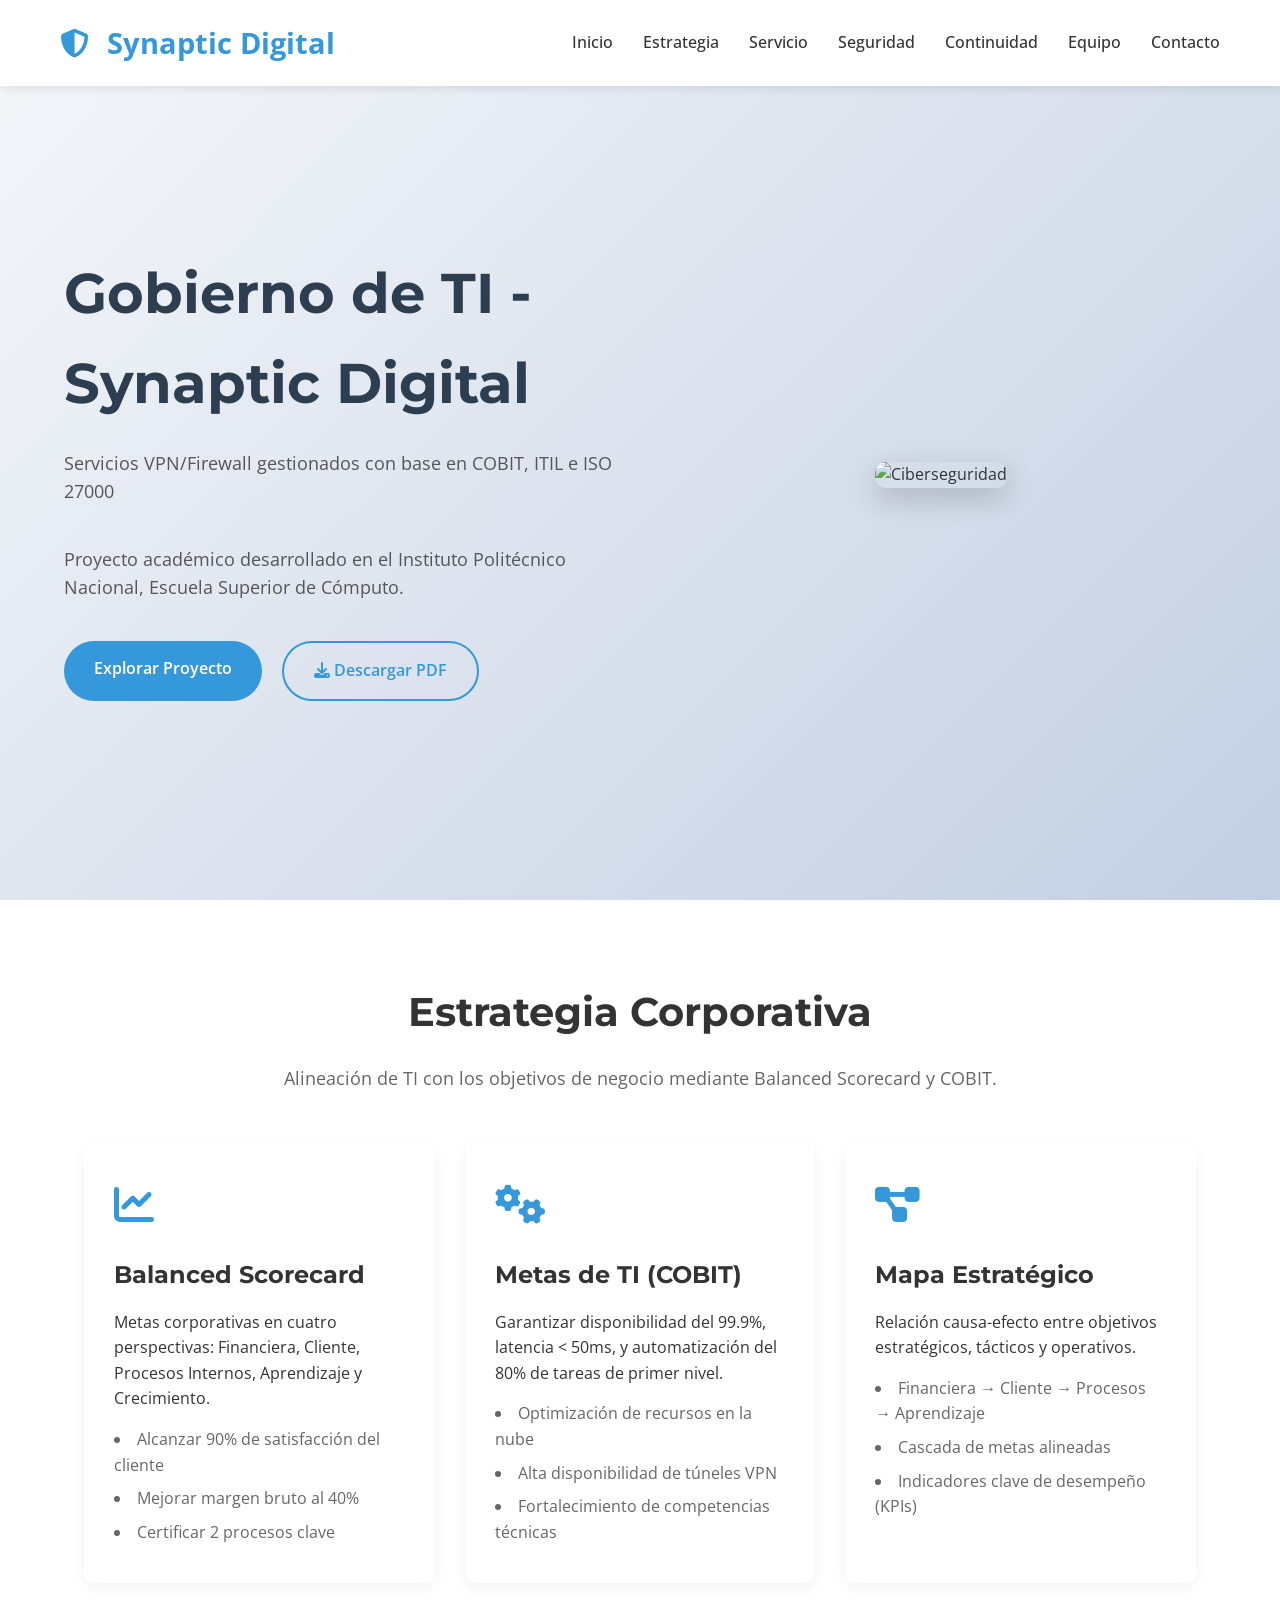
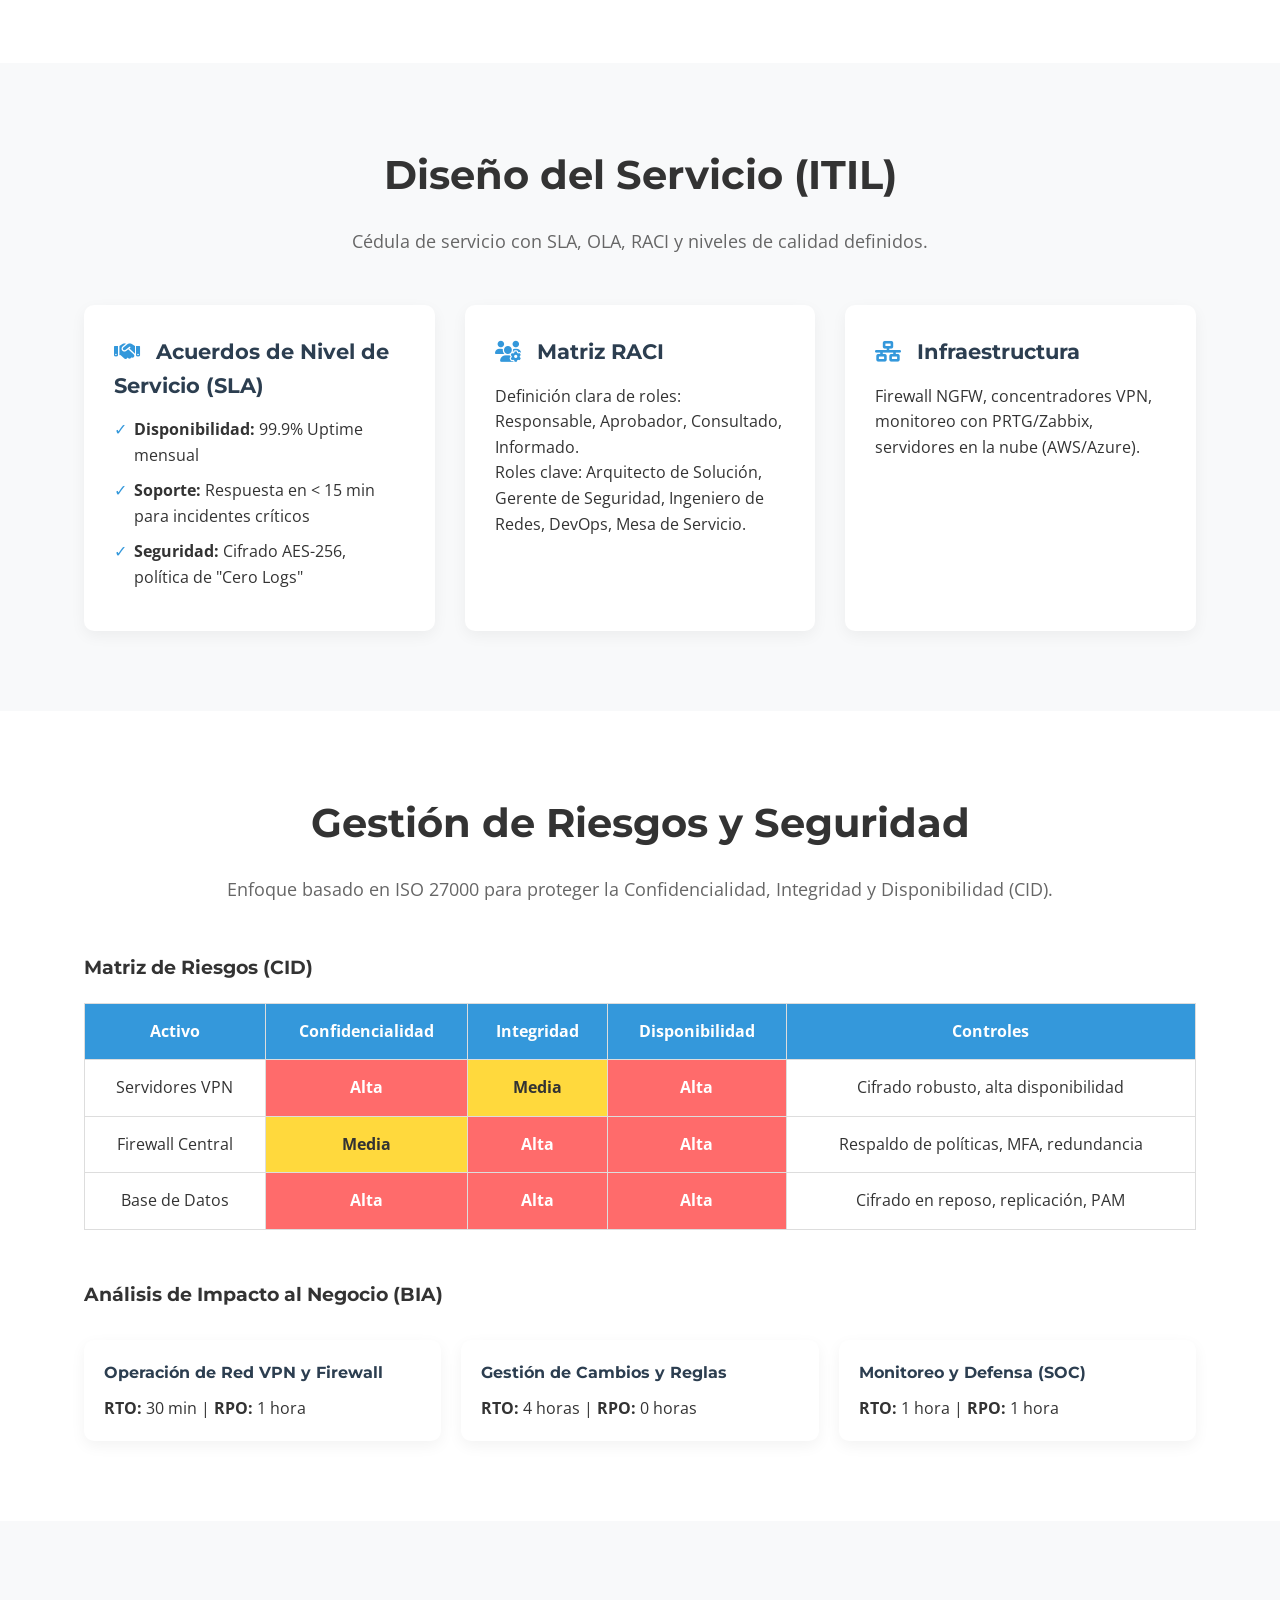
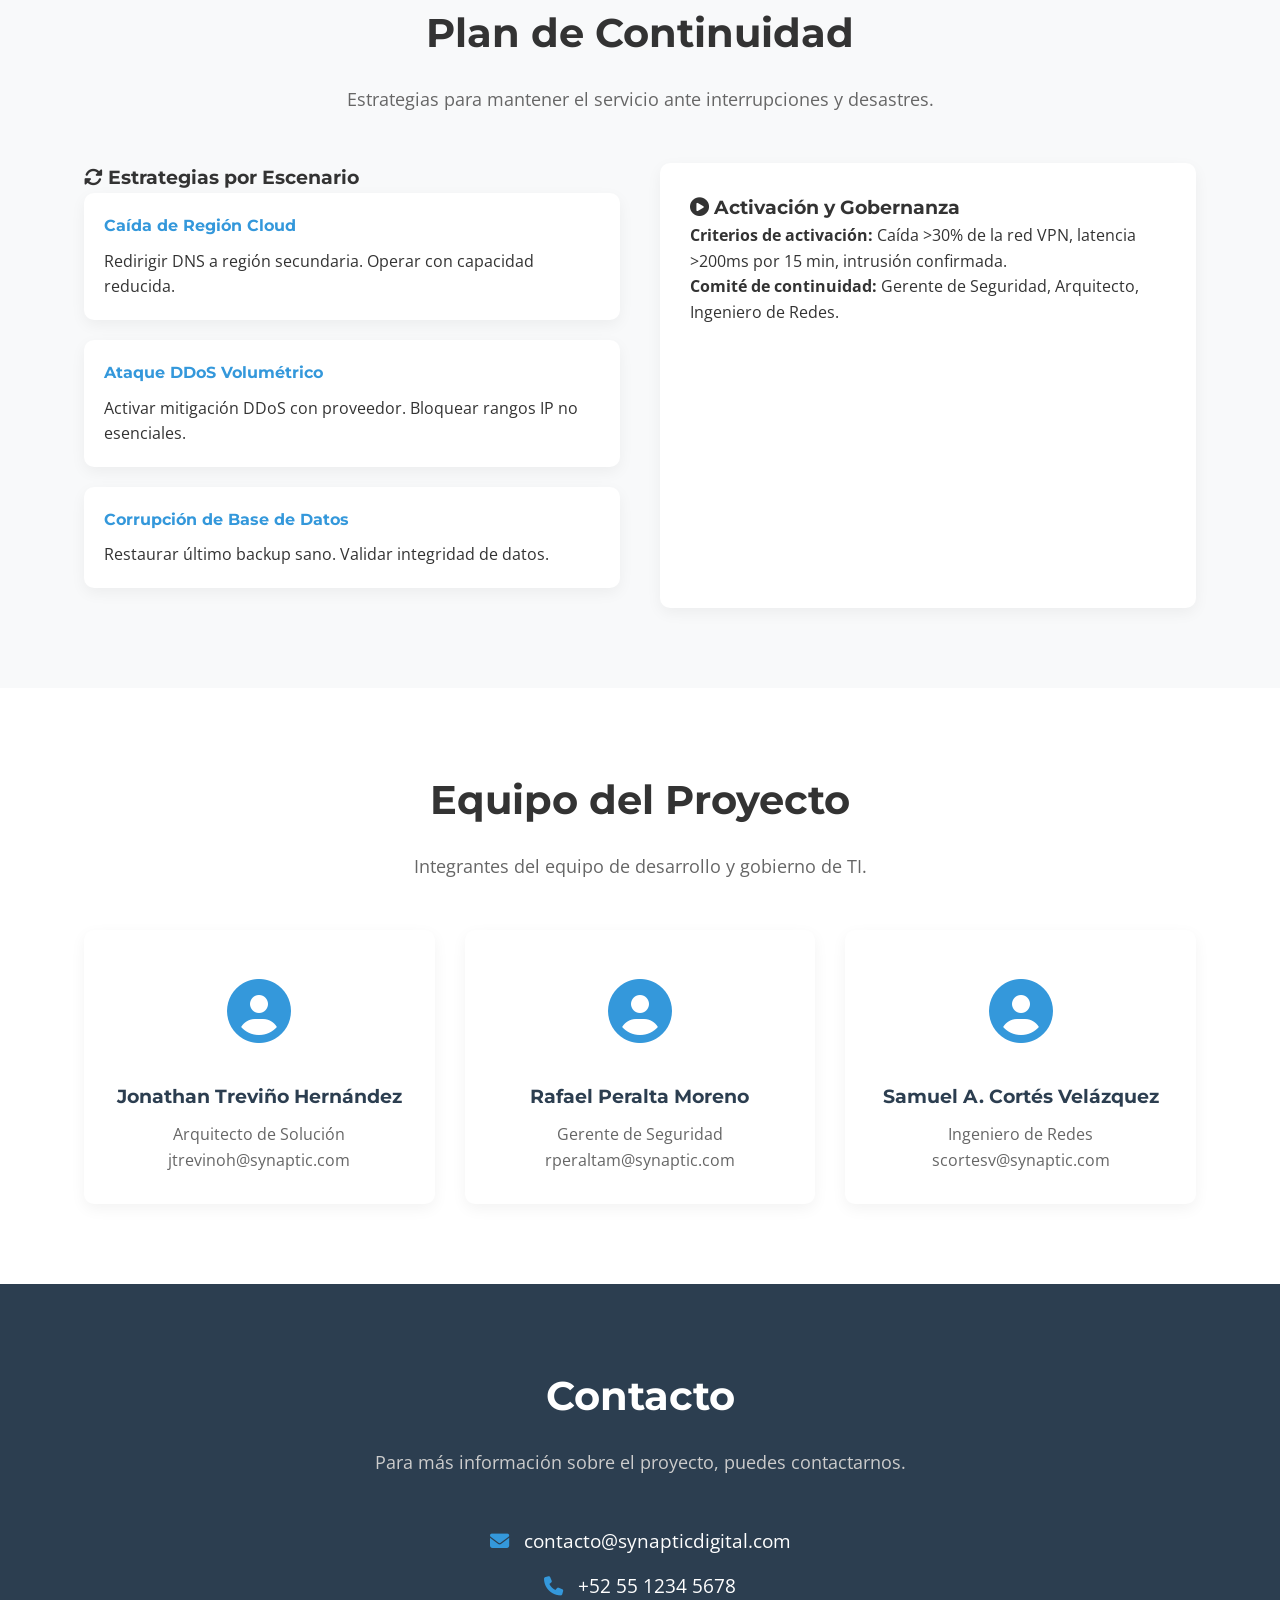
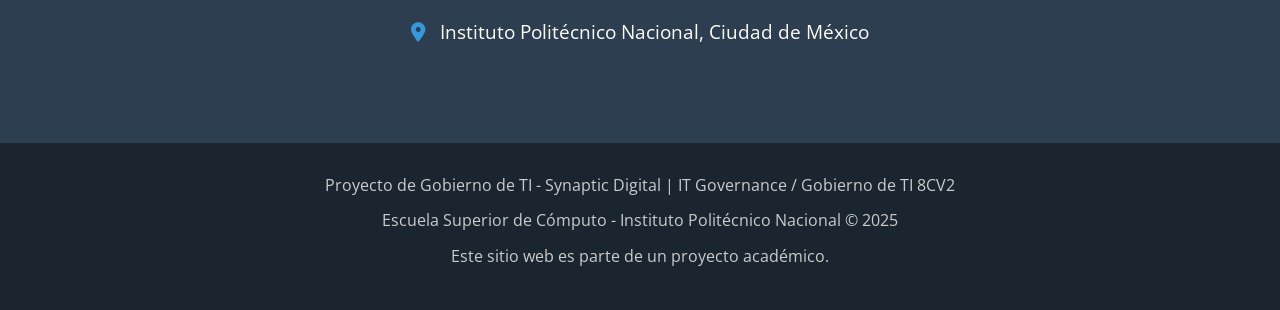
==== index.html @ 70fe791d "Add files via upload" ====
<!DOCTYPE html>
<html lang="es">
<head>
    <meta charset="UTF-8">
    <meta name="viewport" content="width=device-width, initial-scale=1.0">
    <title>Synaptic Digital - Gobierno de TI</title>
    <link rel="stylesheet" href="style.css">
    <link rel="stylesheet" href="https://cdnjs.cloudflare.com/ajax/libs/font-awesome/6.4.0/css/all.min.css">
    <link href="https://fonts.googleapis.com/css2?family=Montserrat:wght@400;500;600;700&family=Open+Sans:wght@300;400;600&display=swap" rel="stylesheet">
</head>
<body>
    <!-- Navegación -->
    <header>
        <nav class="navbar">
            <div class="nav-container">
                <a href="#" class="logo">
                    <i class="fas fa-shield-alt"></i> Synaptic Digital
                </a>
                <ul class="nav-menu">
                    <li><a href="#inicio">Inicio</a></li>
                    <li><a href="#estrategia">Estrategia</a></li>
                    <li><a href="#servicio">Servicio</a></li>
                    <li><a href="#seguridad">Seguridad</a></li>
                    <li><a href="#continuidad">Continuidad</a></li>
                    <li><a href="#equipo">Equipo</a></li>
                    <li><a href="#contacto">Contacto</a></li>
                </ul>
                <div class="hamburger">
                    <span class="bar"></span>
                    <span class="bar"></span>
                    <span class="bar"></span>
                </div>
            </div>
        </nav>
    </header>

    <!-- Sección Inicio -->
    <section id="inicio" class="hero">
        <div class="hero-content">
            <h1>Gobierno de TI - Synaptic Digital</h1>
            <p class="subtitle">Servicios VPN/Firewall gestionados con base en COBIT, ITIL e ISO 27000</p>
            <p>Proyecto académico desarrollado en el Instituto Politécnico Nacional, Escuela Superior de Cómputo.</p>
            <div class="cta-buttons">
                <a href="#estrategia" class="btn btn-primary">Explorar Proyecto</a>
                <a href="assets/Proyecto-IT-Gov.docx.pdf" class="btn btn-secondary" download>
                    <i class="fas fa-download"></i> Descargar PDF
                </a>
            </div>
        </div>
        <div class="hero-image">
            <img src="https://images.unsplash.com/photo-1558494949-ef010cbdcc31?ixlib=rb-4.0.3&auto=format&fit=crop&w=1350&q=80" alt="Ciberseguridad">
        </div>
    </section>

    <!-- Sección Estrategia -->
    <section id="estrategia" class="section">
        <div class="container">
            <h2 class="section-title">Estrategia Corporativa</h2>
            <p class="section-description">Alineación de TI con los objetivos de negocio mediante Balanced Scorecard y COBIT.</p>
            
            <div class="cards">
                <div class="card">
                    <div class="card-icon">
                        <i class="fas fa-chart-line"></i>
                    </div>
                    <h3>Balanced Scorecard</h3>
                    <p>Metas corporativas en cuatro perspectivas: Financiera, Cliente, Procesos Internos, Aprendizaje y Crecimiento.</p>
                    <ul>
                        <li>Alcanzar 90% de satisfacción del cliente</li>
                        <li>Mejorar margen bruto al 40%</li>
                        <li>Certificar 2 procesos clave</li>
                    </ul>
                </div>
                <div class="card">
                    <div class="card-icon">
                        <i class="fas fa-cogs"></i>
                    </div>
                    <h3>Metas de TI (COBIT)</h3>
                    <p>Garantizar disponibilidad del 99.9%, latencia < 50ms, y automatización del 80% de tareas de primer nivel.</p>
                    <ul>
                        <li>Optimización de recursos en la nube</li>
                        <li>Alta disponibilidad de túneles VPN</li>
                        <li>Fortalecimiento de competencias técnicas</li>
                    </ul>
                </div>
                <div class="card">
                    <div class="card-icon">
                        <i class="fas fa-project-diagram"></i>
                    </div>
                    <h3>Mapa Estratégico</h3>
                    <p>Relación causa-efecto entre objetivos estratégicos, tácticos y operativos.</p>
                    <ul>
                        <li>Financiera → Cliente → Procesos → Aprendizaje</li>
                        <li>Cascada de metas alineadas</li>
                        <li>Indicadores clave de desempeño (KPIs)</li>
                    </ul>
                </div>
            </div>
        </div>
    </section>

    <!-- Sección Servicio -->
    <section id="servicio" class="section bg-light">
        <div class="container">
            <h2 class="section-title">Diseño del Servicio (ITIL)</h2>
            <p class="section-description">Cédula de servicio con SLA, OLA, RACI y niveles de calidad definidos.</p>
            
            <div class="service-details">
                <div class="service-item">
                    <h3><i class="fas fa-handshake"></i> Acuerdos de Nivel de Servicio (SLA)</h3>
                    <ul>
                        <li><strong>Disponibilidad:</strong> 99.9% Uptime mensual</li>
                        <li><strong>Soporte:</strong> Respuesta en < 15 min para incidentes críticos</li>
                        <li><strong>Seguridad:</strong> Cifrado AES-256, política de "Cero Logs"</li>
                    </ul>
                </div>
                <div class="service-item">
                    <h3><i class="fas fa-users-cog"></i> Matriz RACI</h3>
                    <p>Definición clara de roles: Responsable, Aprobador, Consultado, Informado.</p>
                    <p>Roles clave: Arquitecto de Solución, Gerente de Seguridad, Ingeniero de Redes, DevOps, Mesa de Servicio.</p>
                </div>
                <div class="service-item">
                    <h3><i class="fas fa-network-wired"></i> Infraestructura</h3>
                    <p>Firewall NGFW, concentradores VPN, monitoreo con PRTG/Zabbix, servidores en la nube (AWS/Azure).</p>
                </div>
            </div>
        </div>
    </section>

    <!-- Sección Seguridad -->
    <section id="seguridad" class="section">
        <div class="container">
            <h2 class="section-title">Gestión de Riesgos y Seguridad</h2>
            <p class="section-description">Enfoque basado en ISO 27000 para proteger la Confidencialidad, Integridad y Disponibilidad (CID).</p>
            
            <div class="risk-matrix">
                <h3>Matriz de Riesgos (CID)</h3>
                <table>
                    <thead>
                        <tr>
                            <th>Activo</th>
                            <th>Confidencialidad</th>
                            <th>Integridad</th>
                            <th>Disponibilidad</th>
                            <th>Controles</th>
                        </tr>
                    </thead>
                    <tbody>
                        <tr>
                            <td>Servidores VPN</td>
                            <td class="high">Alta</td>
                            <td class="medium">Media</td>
                            <td class="high">Alta</td>
                            <td>Cifrado robusto, alta disponibilidad</td>
                        </tr>
                        <tr>
                            <td>Firewall Central</td>
                            <td class="medium">Media</td>
                            <td class="high">Alta</td>
                            <td class="high">Alta</td>
                            <td>Respaldo de políticas, MFA, redundancia</td>
                        </tr>
                        <tr>
                            <td>Base de Datos</td>
                            <td class="high">Alta</td>
                            <td class="high">Alta</td>
                            <td class="high">Alta</td>
                            <td>Cifrado en reposo, replicación, PAM</td>
                        </tr>
                    </tbody>
                </table>
            </div>

            <div class="bia">
                <h3>Análisis de Impacto al Negocio (BIA)</h3>
                <div class="bia-items">
                    <div class="bia-item">
                        <h4>Operación de Red VPN y Firewall</h4>
                        <p><strong>RTO:</strong> 30 min | <strong>RPO:</strong> 1 hora</p>
                    </div>
                    <div class="bia-item">
                        <h4>Gestión de Cambios y Reglas</h4>
                        <p><strong>RTO:</strong> 4 horas | <strong>RPO:</strong> 0 horas</p>
                    </div>
                    <div class="bia-item">
                        <h4>Monitoreo y Defensa (SOC)</h4>
                        <p><strong>RTO:</strong> 1 hora | <strong>RPO:</strong> 1 hora</p>
                    </div>
                </div>
            </div>
        </div>
    </section>

    <!-- Sección Continuidad -->
    <section id="continuidad" class="section bg-light">
        <div class="container">
            <h2 class="section-title">Plan de Continuidad</h2>
            <p class="section-description">Estrategias para mantener el servicio ante interrupciones y desastres.</p>
            
            <div class="continuity-content">
                <div class="continuity-strategy">
                    <h3><i class="fas fa-sync-alt"></i> Estrategias por Escenario</h3>
                    <div class="scenario">
                        <h4>Caída de Región Cloud</h4>
                        <p>Redirigir DNS a región secundaria. Operar con capacidad reducida.</p>
                    </div>
                    <div class="scenario">
                        <h4>Ataque DDoS Volumétrico</h4>
                        <p>Activar mitigación DDoS con proveedor. Bloquear rangos IP no esenciales.</p>
                    </div>
                    <div class="scenario">
                        <h4>Corrupción de Base de Datos</h4>
                        <p>Restaurar último backup sano. Validar integridad de datos.</p>
                    </div>
                </div>
                <div class="continuity-activation">
                    <h3><i class="fas fa-play-circle"></i> Activación y Gobernanza</h3>
                    <p><strong>Criterios de activación:</strong> Caída >30% de la red VPN, latencia >200ms por 15 min, intrusión confirmada.</p>
                    <p><strong>Comité de continuidad:</strong> Gerente de Seguridad, Arquitecto, Ingeniero de Redes.</p>
                </div>
            </div>
        </div>
    </section>

    <!-- Sección Equipo y Contacto -->
    <section id="equipo" class="section">
        <div class="container">
            <h2 class="section-title">Equipo del Proyecto</h2>
            <p class="section-description">Integrantes del equipo de desarrollo y gobierno de TI.</p>
            
            <div class="team-members">
                <div class="member">
                    <div class="member-img">
                        <i class="fas fa-user-circle"></i>
                    </div>
                    <h3>Jonathan Treviño Hernández</h3>
                    <p>Arquitecto de Solución</p>
                    <p>jtrevinoh@synaptic.com</p>
                </div>
                <div class="member">
                    <div class="member-img">
                        <i class="fas fa-user-circle"></i>
                    </div>
                    <h3>Rafael Peralta Moreno</h3>
                    <p>Gerente de Seguridad</p>
                    <p>rperaltam@synaptic.com</p>
                </div>
                <div class="member">
                    <div class="member-img">
                        <i class="fas fa-user-circle"></i>
                    </div>
                    <h3>Samuel A. Cortés Velázquez</h3>
                    <p>Ingeniero de Redes</p>
                    <p>scortesv@synaptic.com</p>
                </div>
            </div>
        </div>
    </section>

    <section id="contacto" class="section bg-dark">
        <div class="container">
            <h2 class="section-title">Contacto</h2>
            <p class="section-description">Para más información sobre el proyecto, puedes contactarnos.</p>
            <div class="contact-info">
                <p><i class="fas fa-envelope"></i> contacto@synapticdigital.com</p>
                <p><i class="fas fa-phone"></i> +52 55 1234 5678</p>
                <p><i class="fas fa-map-marker-alt"></i> Instituto Politécnico Nacional, Ciudad de México</p>
            </div>
        </div>
    </section>

    <footer>
        <div class="container">
            <p>Proyecto de Gobierno de TI - Synaptic Digital | IT Governance / Gobierno de TI 8CV2</p>
            <p>Escuela Superior de Cómputo - Instituto Politécnico Nacional &copy; 2025</p>
            <p>Este sitio web es parte de un proyecto académico.</p>
        </div>
    </footer>

    <script src="script.js"></script>
</body>
</html>
---- style.css ----
/* Reset y estilos generales */
* {
    margin: 0;
    padding: 0;
    box-sizing: border-box;
}

html {
    scroll-behavior: smooth;
}

body {
    font-family: 'Open Sans', sans-serif;
    color: #333;
    line-height: 1.6;
    overflow-x: hidden;
}

h1, h2, h3, h4 {
    font-family: 'Montserrat', sans-serif;
    font-weight: 700;
}

.container {
    width: 90%;
    max-width: 1200px;
    margin: 0 auto;
    padding: 0 20px;
}

.section {
    padding: 80px 0;
}

.bg-light {
    background-color: #f8f9fa;
}

.bg-dark {
    background-color: #2c3e50;
    color: #fff;
}

.section-title {
    font-size: 2.5rem;
    text-align: center;
    margin-bottom: 20px;
}

.section-description {
    text-align: center;
    font-size: 1.1rem;
    margin-bottom: 50px;
    color: #666;
}

.bg-dark .section-description {
    color: #ccc;
}

/* Navegación */
.navbar {
    background-color: #fff;
    box-shadow: 0 2px 10px rgba(0,0,0,0.1);
    position: fixed;
    width: 100%;
    top: 0;
    z-index: 1000;
}

.nav-container {
    display: flex;
    justify-content: space-between;
    align-items: center;
    padding: 20px;
    max-width: 1200px;
    margin: 0 auto;
}

.logo {
    font-size: 1.8rem;
    font-weight: 700;
    color: #3498db;
    text-decoration: none;
}

.logo i {
    margin-right: 10px;
}

.nav-menu {
    display: flex;
    list-style: none;
}

.nav-menu li {
    margin-left: 30px;
}

.nav-menu a {
    text-decoration: none;
    color: #333;
    font-weight: 500;
    transition: color 0.3s;
}

.nav-menu a:hover {
    color: #3498db;
}

.hamburger {
    display: none;
    cursor: pointer;
}

.bar {
    display: block;
    width: 25px;
    height: 3px;
    margin: 5px auto;
    background-color: #333;
    transition: all 0.3s ease;
}

/* Hero */
.hero {
    display: flex;
    align-items: center;
    justify-content: space-between;
    padding: 150px 5% 100px;
    background: linear-gradient(135deg, #f5f7fa 0%, #c3cfe2 100%);
    min-height: 100vh;
}

.hero-content {
    flex: 1;
    padding-right: 50px;
}

.hero h1 {
    font-size: 3.5rem;
    margin-bottom: 20px;
    color: #2c3e50;
}

.subtitle {
    font-size: 1.5rem;
    color: #3498db;
    margin-bottom: 30px;
}

.hero p {
    font-size: 1.1rem;
    margin-bottom: 40px;
    color: #555;
}

.cta-buttons {
    display: flex;
    gap: 20px;
}

.btn {
    padding: 15px 30px;
    border-radius: 50px;
    text-decoration: none;
    font-weight: 600;
    display: inline-block;
    transition: all 0.3s;
}

.btn-primary {
    background-color: #3498db;
    color: white;
}

.btn-primary:hover {
    background-color: #2980b9;
}

.btn-secondary {
    background-color: transparent;
    color: #3498db;
    border: 2px solid #3498db;
}

.btn-secondary:hover {
    background-color: #3498db;
    color: white;
}

.hero-image {
    flex: 1;
    text-align: center;
}

.hero-image img {
    max-width: 100%;
    border-radius: 10px;
    box-shadow: 0 10px 30px rgba(0,0,0,0.2);
}

/* Cards */
.cards {
    display: grid;
    grid-template-columns: repeat(auto-fit, minmax(300px, 1fr));
    gap: 30px;
    margin-top: 50px;
}

.card {
    background: white;
    padding: 30px;
    border-radius: 10px;
    box-shadow: 0 5px 15px rgba(0,0,0,0.05);
    transition: transform 0.3s, box-shadow 0.3s;
}

.card:hover {
    transform: translateY(-10px);
    box-shadow: 0 15px 30px rgba(0,0,0,0.1);
}

.card-icon {
    font-size: 2.5rem;
    color: #3498db;
    margin-bottom: 20px;
}

.card h3 {
    font-size: 1.5rem;
    margin-bottom: 15px;
}

.card ul {
    list-style-position: inside;
    margin-top: 15px;
}

.card li {
    margin-bottom: 8px;
    color: #666;
}

/* Service Details */
.service-details {
    display: grid;
    grid-template-columns: repeat(auto-fit, minmax(300px, 1fr));
    gap: 30px;
}

.service-item {
    background: white;
    padding: 30px;
    border-radius: 10px;
    box-shadow: 0 5px 15px rgba(0,0,0,0.05);
}

.service-item h3 {
    font-size: 1.3rem;
    margin-bottom: 15px;
    color: #2c3e50;
}

.service-item h3 i {
    color: #3498db;
    margin-right: 10px;
}

.service-item ul {
    list-style: none;
}

.service-item li {
    margin-bottom: 10px;
    padding-left: 20px;
    position: relative;
}

.service-item li:before {
    content: "✓";
    color: #3498db;
    position: absolute;
    left: 0;
}

/* Risk Matrix */
.risk-matrix {
    margin-top: 50px;
}

.risk-matrix table {
    width: 100%;
    border-collapse: collapse;
    margin-top: 20px;
}

.risk-matrix th, .risk-matrix td {
    border: 1px solid #ddd;
    padding: 15px;
    text-align: center;
}

.risk-matrix th {
    background-color: #3498db;
    color: white;
}

.risk-matrix .high {
    background-color: #ff6b6b;
    color: white;
    font-weight: bold;
}

.risk-matrix .medium {
    background-color: #ffd93d;
    font-weight: bold;
}

/* BIA */
.bia {
    margin-top: 50px;
}

.bia-items {
    display: grid;
    grid-template-columns: repeat(auto-fit, minmax(250px, 1fr));
    gap: 20px;
    margin-top: 30px;
}

.bia-item {
    background: white;
    padding: 20px;
    border-radius: 10px;
    box-shadow: 0 5px 15px rgba(0,0,0,0.05);
}

.bia-item h4 {
    color: #2c3e50;
    margin-bottom: 10px;
}

/* Continuidad */
.continuity-content {
    display: grid;
    grid-template-columns: repeat(auto-fit, minmax(300px, 1fr));
    gap: 40px;
}

.scenario {
    background: white;
    padding: 20px;
    border-radius: 10px;
    margin-bottom: 20px;
    box-shadow: 0 5px 15px rgba(0,0,0,0.05);
}

.scenario h4 {
    color: #3498db;
    margin-bottom: 10px;
}

.continuity-activation {
    background: white;
    padding: 30px;
    border-radius: 10px;
    box-shadow: 0 5px 15px rgba(0,0,0,0.05);
}

/* Equipo */
.team-members {
    display: grid;
    grid-template-columns: repeat(auto-fit, minmax(250px, 1fr));
    gap: 30px;
    margin-top: 50px;
}

.member {
    text-align: center;
    padding: 30px;
    background: white;
    border-radius: 10px;
    box-shadow: 0 5px 15px rgba(0,0,0,0.05);
}

.member-img {
    font-size: 4rem;
    color: #3498db;
    margin-bottom: 20px;
}

.member h3 {
    margin-bottom: 10px;
    color: #2c3e50;
}

.member p {
    color: #666;
}

/* Contacto */
.contact-info {
    text-align: center;
    font-size: 1.2rem;
}

.contact-info i {
    margin-right: 10px;
    color: #3498db;
}

.contact-info p {
    margin-bottom: 15px;
}

/* Footer */
footer {
    background-color: #1a252f;
    color: #ccc;
    text-align: center;
    padding: 30px 0;
}

footer p {
    margin-bottom: 10px;
}

/* Responsive */
@media (max-width: 992px) {
    .hero {
        flex-direction: column;
        text-align: center;
        padding: 120px 5% 80px;
    }

    .hero-content {
        padding-right: 0;
        margin-bottom: 50px;
    }

    .hero h1 {
        font-size: 2.8rem;
    }

    .subtitle {
        font-size: 1.3rem;
    }
}

@media (max-width: 768px) {
    .hamburger {
        display: block;
    }

    .nav-menu {
        position: fixed;
        left: -100%;
        top: 70px;
        flex-direction: column;
        background-color: white;
        width: 100%;
        text-align: center;
        transition: 0.3s;
        box-shadow: 0 10px 27px rgba(0,0,0,0.05);
        padding: 20px 0;
    }

    .nav-menu.active {
        left: 0;
    }

    .nav-menu li {
        margin: 15px 0;
    }

    .section-title {
        font-size: 2rem;
    }

    .hero h1 {
        font-size: 2.2rem;
    }

    .cta-buttons {
        flex-direction: column;
        align-items: center;
    }

    .btn {
        width: 80%;
    }

    .risk-matrix table {
        display: block;
        overflow-x: auto;
    }
}
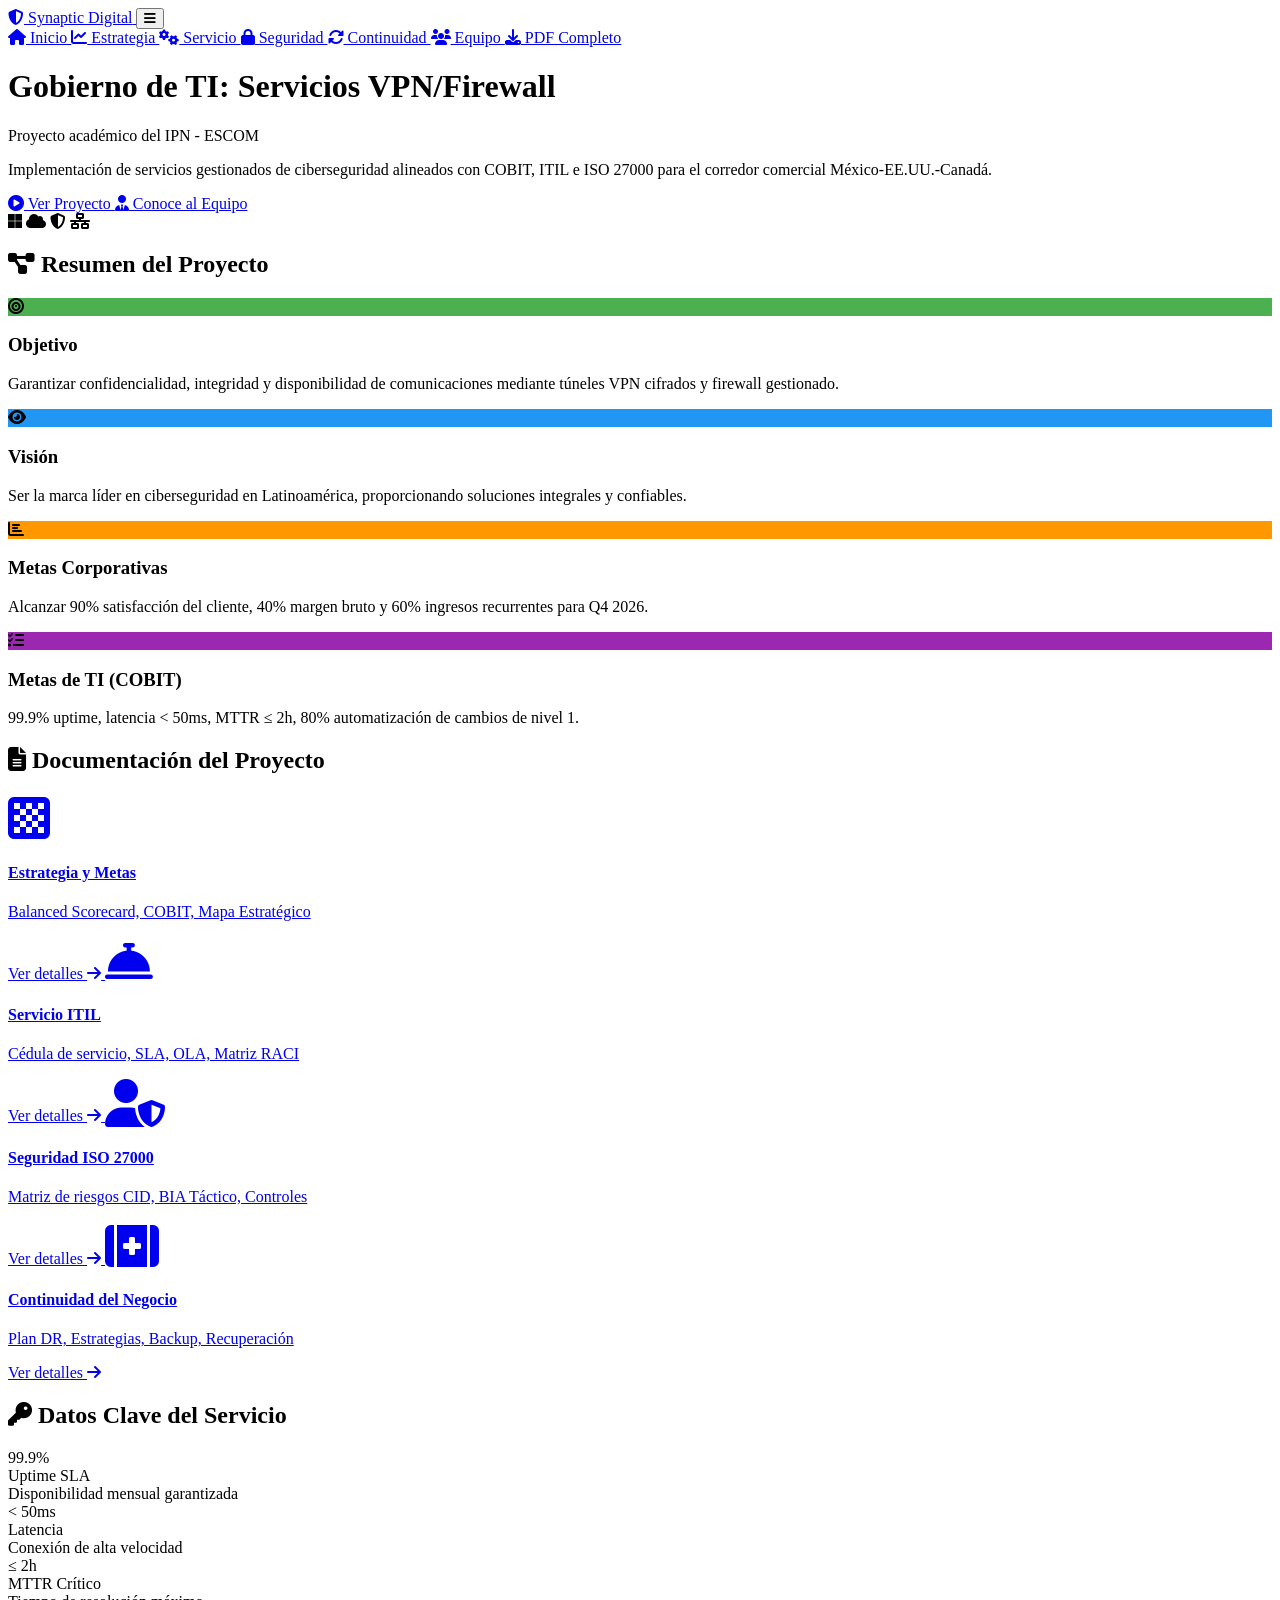
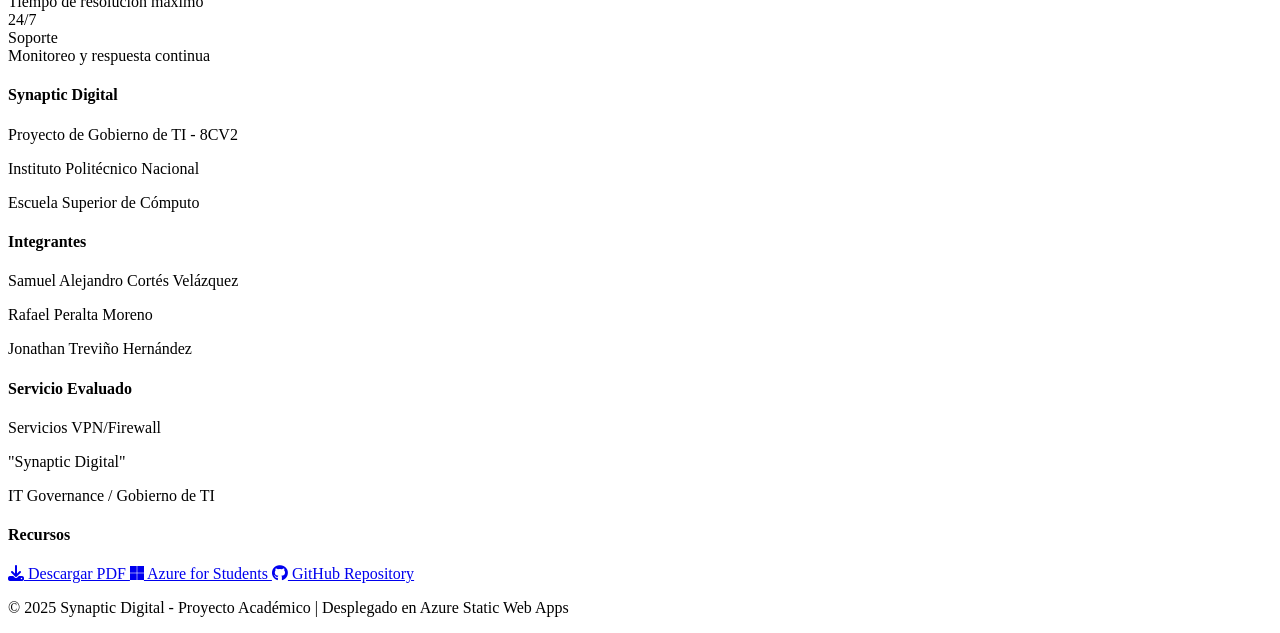
==== commit c7ce2da7: "Add files via upload" ====
--- a/index.html
+++ b/index.html
@@ -4,279 +4,225 @@
     <meta charset="UTF-8">
     <meta name="viewport" content="width=device-width, initial-scale=1.0">
     <title>Synaptic Digital - Gobierno de TI</title>
-    <link rel="stylesheet" href="style.css">
+    <link rel="stylesheet" href="css/style.css">
+    <link rel="stylesheet" href="css/responsive.css">
     <link rel="stylesheet" href="https://cdnjs.cloudflare.com/ajax/libs/font-awesome/6.4.0/css/all.min.css">
-    <link href="https://fonts.googleapis.com/css2?family=Montserrat:wght@400;500;600;700&family=Open+Sans:wght@300;400;600&display=swap" rel="stylesheet">
+    <link href="https://fonts.googleapis.com/css2?family=Poppins:wght@300;400;500;600;700&family=Roboto:wght@300;400;500&display=swap" rel="stylesheet">
 </head>
 <body>
-    <!-- Navegación -->
-    <header>
-        <nav class="navbar">
-            <div class="nav-container">
-                <a href="#" class="logo">
-                    <i class="fas fa-shield-alt"></i> Synaptic Digital
-                </a>
-                <ul class="nav-menu">
-                    <li><a href="#inicio">Inicio</a></li>
-                    <li><a href="#estrategia">Estrategia</a></li>
-                    <li><a href="#servicio">Servicio</a></li>
-                    <li><a href="#seguridad">Seguridad</a></li>
-                    <li><a href="#continuidad">Continuidad</a></li>
-                    <li><a href="#equipo">Equipo</a></li>
-                    <li><a href="#contacto">Contacto</a></li>
-                </ul>
-                <div class="hamburger">
-                    <span class="bar"></span>
-                    <span class="bar"></span>
-                    <span class="bar"></span>
-                </div>
-            </div>
-        </nav>
+    <!-- Barra de navegación -->
+    <nav class="navbar">
+        <div class="nav-container">
+            <a href="index.html" class="logo">
+                <i class="fas fa-shield-alt"></i>
+                <span>Synaptic Digital</span>
+            </a>
+            
+            <button class="menu-toggle" id="menuToggle">
+                <i class="fas fa-bars"></i>
+            </button>
+            
+            <div class="nav-menu" id="navMenu">
+                <a href="index.html" class="nav-link active">
+                    <i class="fas fa-home"></i> Inicio
+                </a>
+                <a href="estrategia.html" class="nav-link">
+                    <i class="fas fa-chart-line"></i> Estrategia
+                </a>
+                <a href="servicio.html" class="nav-link">
+                    <i class="fas fa-cogs"></i> Servicio
+                </a>
+                <a href="seguridad.html" class="nav-link">
+                    <i class="fas fa-lock"></i> Seguridad
+                </a>
+                <a href="continuidad.html" class="nav-link">
+                    <i class="fas fa-sync-alt"></i> Continuidad
+                </a>
+                <a href="equipo.html" class="nav-link">
+                    <i class="fas fa-users"></i> Equipo
+                </a>
+                <a href="assets/proyecto-completo.pdf" class="btn-download" download>
+                    <i class="fas fa-download"></i> PDF Completo
+                </a>
+            </div>
+        </div>
+    </nav>
+
+    <!-- Hero Section -->
+    <header class="hero">
+        <div class="hero-content">
+            <h1>Gobierno de TI: Servicios VPN/Firewall</h1>
+            <p class="subtitle">Proyecto académico del IPN - ESCOM</p>
+            <p class="description">
+                Implementación de servicios gestionados de ciberseguridad alineados con COBIT, 
+                ITIL e ISO 27000 para el corredor comercial México-EE.UU.-Canadá.
+            </p>
+            <div class="hero-buttons">
+                <a href="#proyecto" class="btn-primary">
+                    <i class="fas fa-play-circle"></i> Ver Proyecto
+                </a>
+                <a href="equipo.html" class="btn-secondary">
+                    <i class="fas fa-user-tie"></i> Conoce al Equipo
+                </a>
+            </div>
+        </div>
+        <div class="hero-image">
+            <div class="tech-icons">
+                <i class="fab fa-microsoft"></i>
+                <i class="fas fa-cloud"></i>
+                <i class="fas fa-shield-alt"></i>
+                <i class="fas fa-network-wired"></i>
+            </div>
+        </div>
     </header>
 
-    <!-- Sección Inicio -->
-    <section id="inicio" class="hero">
-        <div class="hero-content">
-            <h1>Gobierno de TI - Synaptic Digital</h1>
-            <p class="subtitle">Servicios VPN/Firewall gestionados con base en COBIT, ITIL e ISO 27000</p>
-            <p>Proyecto académico desarrollado en el Instituto Politécnico Nacional, Escuela Superior de Cómputo.</p>
-            <div class="cta-buttons">
-                <a href="#estrategia" class="btn btn-primary">Explorar Proyecto</a>
-                <a href="assets/Proyecto-IT-Gov.docx.pdf" class="btn btn-secondary" download>
+    <!-- Sección Principal -->
+    <main class="container">
+        <section id="proyecto" class="section">
+            <h2><i class="fas fa-project-diagram"></i> Resumen del Proyecto</h2>
+            <div class="card-grid">
+                <div class="card">
+                    <div class="card-icon" style="background-color: #4CAF50;">
+                        <i class="fas fa-bullseye"></i>
+                    </div>
+                    <h3>Objetivo</h3>
+                    <p>Garantizar confidencialidad, integridad y disponibilidad de comunicaciones mediante túneles VPN cifrados y firewall gestionado.</p>
+                </div>
+                
+                <div class="card">
+                    <div class="card-icon" style="background-color: #2196F3;">
+                        <i class="fas fa-eye"></i>
+                    </div>
+                    <h3>Visión</h3>
+                    <p>Ser la marca líder en ciberseguridad en Latinoamérica, proporcionando soluciones integrales y confiables.</p>
+                </div>
+                
+                <div class="card">
+                    <div class="card-icon" style="background-color: #FF9800;">
+                        <i class="fas fa-chart-bar"></i>
+                    </div>
+                    <h3>Metas Corporativas</h3>
+                    <p>Alcanzar 90% satisfacción del cliente, 40% margen bruto y 60% ingresos recurrentes para Q4 2026.</p>
+                </div>
+                
+                <div class="card">
+                    <div class="card-icon" style="background-color: #9C27B0;">
+                        <i class="fas fa-tasks"></i>
+                    </div>
+                    <h3>Metas de TI (COBIT)</h3>
+                    <p>99.9% uptime, latencia < 50ms, MTTR ≤ 2h, 80% automatización de cambios de nivel 1.</p>
+                </div>
+            </div>
+        </section>
+
+        <!-- Sección de Documentos -->
+        <section class="section section-dark">
+            <h2><i class="fas fa-file-alt"></i> Documentación del Proyecto</h2>
+            <div class="doc-grid">
+                <a href="estrategia.html" class="doc-card">
+                    <i class="fas fa-chess-board fa-3x"></i>
+                    <h4>Estrategia y Metas</h4>
+                    <p>Balanced Scorecard, COBIT, Mapa Estratégico</p>
+                    <span class="doc-link">Ver detalles <i class="fas fa-arrow-right"></i></span>
+                </a>
+                
+                <a href="servicio.html" class="doc-card">
+                    <i class="fas fa-concierge-bell fa-3x"></i>
+                    <h4>Servicio ITIL</h4>
+                    <p>Cédula de servicio, SLA, OLA, Matriz RACI</p>
+                    <span class="doc-link">Ver detalles <i class="fas fa-arrow-right"></i></span>
+                </a>
+                
+                <a href="seguridad.html" class="doc-card">
+                    <i class="fas fa-user-shield fa-3x"></i>
+                    <h4>Seguridad ISO 27000</h4>
+                    <p>Matriz de riesgos CID, BIA Táctico, Controles</p>
+                    <span class="doc-link">Ver detalles <i class="fas fa-arrow-right"></i></span>
+                </a>
+                
+                <a href="continuidad.html" class="doc-card">
+                    <i class="fas fa-first-aid fa-3x"></i>
+                    <h4>Continuidad del Negocio</h4>
+                    <p>Plan DR, Estrategias, Backup, Recuperación</p>
+                    <span class="doc-link">Ver detalles <i class="fas fa-arrow-right"></i></span>
+                </a>
+            </div>
+        </section>
+
+        <!-- Sección de Datos Clave -->
+        <section class="section">
+            <h2><i class="fas fa-key"></i> Datos Clave del Servicio</h2>
+            <div class="stats-grid">
+                <div class="stat-card">
+                    <div class="stat-number">99.9%</div>
+                    <div class="stat-label">Uptime SLA</div>
+                    <div class="stat-desc">Disponibilidad mensual garantizada</div>
+                </div>
+                
+                <div class="stat-card">
+                    <div class="stat-number">< 50ms</div>
+                    <div class="stat-label">Latencia</div>
+                    <div class="stat-desc">Conexión de alta velocidad</div>
+                </div>
+                
+                <div class="stat-card">
+                    <div class="stat-number">≤ 2h</div>
+                    <div class="stat-label">MTTR Crítico</div>
+                    <div class="stat-desc">Tiempo de resolución máximo</div>
+                </div>
+                
+                <div class="stat-card">
+                    <div class="stat-number">24/7</div>
+                    <div class="stat-label">Soporte</div>
+                    <div class="stat-desc">Monitoreo y respuesta continua</div>
+                </div>
+            </div>
+        </section>
+    </main>
+
+    <!-- Footer -->
+    <footer class="footer">
+        <div class="footer-content">
+            <div class="footer-section">
+                <h4>Synaptic Digital</h4>
+                <p>Proyecto de Gobierno de TI - 8CV2</p>
+                <p>Instituto Politécnico Nacional</p>
+                <p>Escuela Superior de Cómputo</p>
+            </div>
+            
+            <div class="footer-section">
+                <h4>Integrantes</h4>
+                <p>Samuel Alejandro Cortés Velázquez</p>
+                <p>Rafael Peralta Moreno</p>
+                <p>Jonathan Treviño Hernández</p>
+            </div>
+            
+            <div class="footer-section">
+                <h4>Servicio Evaluado</h4>
+                <p>Servicios VPN/Firewall</p>
+                <p>"Synaptic Digital"</p>
+                <p>IT Governance / Gobierno de TI</p>
+            </div>
+            
+            <div class="footer-section">
+                <h4>Recursos</h4>
+                <a href="assets/proyecto-completo.pdf" download>
                     <i class="fas fa-download"></i> Descargar PDF
                 </a>
-            </div>
-        </div>
-        <div class="hero-image">
-            <img src="https://images.unsplash.com/photo-1558494949-ef010cbdcc31?ixlib=rb-4.0.3&auto=format&fit=crop&w=1350&q=80" alt="Ciberseguridad">
-        </div>
-    </section>
-
-    <!-- Sección Estrategia -->
-    <section id="estrategia" class="section">
-        <div class="container">
-            <h2 class="section-title">Estrategia Corporativa</h2>
-            <p class="section-description">Alineación de TI con los objetivos de negocio mediante Balanced Scorecard y COBIT.</p>
-            
-            <div class="cards">
-                <div class="card">
-                    <div class="card-icon">
-                        <i class="fas fa-chart-line"></i>
-                    </div>
-                    <h3>Balanced Scorecard</h3>
-                    <p>Metas corporativas en cuatro perspectivas: Financiera, Cliente, Procesos Internos, Aprendizaje y Crecimiento.</p>
-                    <ul>
-                        <li>Alcanzar 90% de satisfacción del cliente</li>
-                        <li>Mejorar margen bruto al 40%</li>
-                        <li>Certificar 2 procesos clave</li>
-                    </ul>
-                </div>
-                <div class="card">
-                    <div class="card-icon">
-                        <i class="fas fa-cogs"></i>
-                    </div>
-                    <h3>Metas de TI (COBIT)</h3>
-                    <p>Garantizar disponibilidad del 99.9%, latencia < 50ms, y automatización del 80% de tareas de primer nivel.</p>
-                    <ul>
-                        <li>Optimización de recursos en la nube</li>
-                        <li>Alta disponibilidad de túneles VPN</li>
-                        <li>Fortalecimiento de competencias técnicas</li>
-                    </ul>
-                </div>
-                <div class="card">
-                    <div class="card-icon">
-                        <i class="fas fa-project-diagram"></i>
-                    </div>
-                    <h3>Mapa Estratégico</h3>
-                    <p>Relación causa-efecto entre objetivos estratégicos, tácticos y operativos.</p>
-                    <ul>
-                        <li>Financiera → Cliente → Procesos → Aprendizaje</li>
-                        <li>Cascada de metas alineadas</li>
-                        <li>Indicadores clave de desempeño (KPIs)</li>
-                    </ul>
-                </div>
-            </div>
-        </div>
-    </section>
-
-    <!-- Sección Servicio -->
-    <section id="servicio" class="section bg-light">
-        <div class="container">
-            <h2 class="section-title">Diseño del Servicio (ITIL)</h2>
-            <p class="section-description">Cédula de servicio con SLA, OLA, RACI y niveles de calidad definidos.</p>
-            
-            <div class="service-details">
-                <div class="service-item">
-                    <h3><i class="fas fa-handshake"></i> Acuerdos de Nivel de Servicio (SLA)</h3>
-                    <ul>
-                        <li><strong>Disponibilidad:</strong> 99.9% Uptime mensual</li>
-                        <li><strong>Soporte:</strong> Respuesta en < 15 min para incidentes críticos</li>
-                        <li><strong>Seguridad:</strong> Cifrado AES-256, política de "Cero Logs"</li>
-                    </ul>
-                </div>
-                <div class="service-item">
-                    <h3><i class="fas fa-users-cog"></i> Matriz RACI</h3>
-                    <p>Definición clara de roles: Responsable, Aprobador, Consultado, Informado.</p>
-                    <p>Roles clave: Arquitecto de Solución, Gerente de Seguridad, Ingeniero de Redes, DevOps, Mesa de Servicio.</p>
-                </div>
-                <div class="service-item">
-                    <h3><i class="fas fa-network-wired"></i> Infraestructura</h3>
-                    <p>Firewall NGFW, concentradores VPN, monitoreo con PRTG/Zabbix, servidores en la nube (AWS/Azure).</p>
-                </div>
-            </div>
-        </div>
-    </section>
-
-    <!-- Sección Seguridad -->
-    <section id="seguridad" class="section">
-        <div class="container">
-            <h2 class="section-title">Gestión de Riesgos y Seguridad</h2>
-            <p class="section-description">Enfoque basado en ISO 27000 para proteger la Confidencialidad, Integridad y Disponibilidad (CID).</p>
-            
-            <div class="risk-matrix">
-                <h3>Matriz de Riesgos (CID)</h3>
-                <table>
-                    <thead>
-                        <tr>
-                            <th>Activo</th>
-                            <th>Confidencialidad</th>
-                            <th>Integridad</th>
-                            <th>Disponibilidad</th>
-                            <th>Controles</th>
-                        </tr>
-                    </thead>
-                    <tbody>
-                        <tr>
-                            <td>Servidores VPN</td>
-                            <td class="high">Alta</td>
-                            <td class="medium">Media</td>
-                            <td class="high">Alta</td>
-                            <td>Cifrado robusto, alta disponibilidad</td>
-                        </tr>
-                        <tr>
-                            <td>Firewall Central</td>
-                            <td class="medium">Media</td>
-                            <td class="high">Alta</td>
-                            <td class="high">Alta</td>
-                            <td>Respaldo de políticas, MFA, redundancia</td>
-                        </tr>
-                        <tr>
-                            <td>Base de Datos</td>
-                            <td class="high">Alta</td>
-                            <td class="high">Alta</td>
-                            <td class="high">Alta</td>
-                            <td>Cifrado en reposo, replicación, PAM</td>
-                        </tr>
-                    </tbody>
-                </table>
-            </div>
-
-            <div class="bia">
-                <h3>Análisis de Impacto al Negocio (BIA)</h3>
-                <div class="bia-items">
-                    <div class="bia-item">
-                        <h4>Operación de Red VPN y Firewall</h4>
-                        <p><strong>RTO:</strong> 30 min | <strong>RPO:</strong> 1 hora</p>
-                    </div>
-                    <div class="bia-item">
-                        <h4>Gestión de Cambios y Reglas</h4>
-                        <p><strong>RTO:</strong> 4 horas | <strong>RPO:</strong> 0 horas</p>
-                    </div>
-                    <div class="bia-item">
-                        <h4>Monitoreo y Defensa (SOC)</h4>
-                        <p><strong>RTO:</strong> 1 hora | <strong>RPO:</strong> 1 hora</p>
-                    </div>
-                </div>
-            </div>
-        </div>
-    </section>
-
-    <!-- Sección Continuidad -->
-    <section id="continuidad" class="section bg-light">
-        <div class="container">
-            <h2 class="section-title">Plan de Continuidad</h2>
-            <p class="section-description">Estrategias para mantener el servicio ante interrupciones y desastres.</p>
-            
-            <div class="continuity-content">
-                <div class="continuity-strategy">
-                    <h3><i class="fas fa-sync-alt"></i> Estrategias por Escenario</h3>
-                    <div class="scenario">
-                        <h4>Caída de Región Cloud</h4>
-                        <p>Redirigir DNS a región secundaria. Operar con capacidad reducida.</p>
-                    </div>
-                    <div class="scenario">
-                        <h4>Ataque DDoS Volumétrico</h4>
-                        <p>Activar mitigación DDoS con proveedor. Bloquear rangos IP no esenciales.</p>
-                    </div>
-                    <div class="scenario">
-                        <h4>Corrupción de Base de Datos</h4>
-                        <p>Restaurar último backup sano. Validar integridad de datos.</p>
-                    </div>
-                </div>
-                <div class="continuity-activation">
-                    <h3><i class="fas fa-play-circle"></i> Activación y Gobernanza</h3>
-                    <p><strong>Criterios de activación:</strong> Caída >30% de la red VPN, latencia >200ms por 15 min, intrusión confirmada.</p>
-                    <p><strong>Comité de continuidad:</strong> Gerente de Seguridad, Arquitecto, Ingeniero de Redes.</p>
-                </div>
-            </div>
-        </div>
-    </section>
-
-    <!-- Sección Equipo y Contacto -->
-    <section id="equipo" class="section">
-        <div class="container">
-            <h2 class="section-title">Equipo del Proyecto</h2>
-            <p class="section-description">Integrantes del equipo de desarrollo y gobierno de TI.</p>
-            
-            <div class="team-members">
-                <div class="member">
-                    <div class="member-img">
-                        <i class="fas fa-user-circle"></i>
-                    </div>
-                    <h3>Jonathan Treviño Hernández</h3>
-                    <p>Arquitecto de Solución</p>
-                    <p>jtrevinoh@synaptic.com</p>
-                </div>
-                <div class="member">
-                    <div class="member-img">
-                        <i class="fas fa-user-circle"></i>
-                    </div>
-                    <h3>Rafael Peralta Moreno</h3>
-                    <p>Gerente de Seguridad</p>
-                    <p>rperaltam@synaptic.com</p>
-                </div>
-                <div class="member">
-                    <div class="member-img">
-                        <i class="fas fa-user-circle"></i>
-                    </div>
-                    <h3>Samuel A. Cortés Velázquez</h3>
-                    <p>Ingeniero de Redes</p>
-                    <p>scortesv@synaptic.com</p>
-                </div>
-            </div>
-        </div>
-    </section>
-
-    <section id="contacto" class="section bg-dark">
-        <div class="container">
-            <h2 class="section-title">Contacto</h2>
-            <p class="section-description">Para más información sobre el proyecto, puedes contactarnos.</p>
-            <div class="contact-info">
-                <p><i class="fas fa-envelope"></i> contacto@synapticdigital.com</p>
-                <p><i class="fas fa-phone"></i> +52 55 1234 5678</p>
-                <p><i class="fas fa-map-marker-alt"></i> Instituto Politécnico Nacional, Ciudad de México</p>
-            </div>
-        </div>
-    </section>
-
-    <footer>
-        <div class="container">
-            <p>Proyecto de Gobierno de TI - Synaptic Digital | IT Governance / Gobierno de TI 8CV2</p>
-            <p>Escuela Superior de Cómputo - Instituto Politécnico Nacional &copy; 2025</p>
-            <p>Este sitio web es parte de un proyecto académico.</p>
+                <a href="https://azure.microsoft.com" target="_blank">
+                    <i class="fab fa-microsoft"></i> Azure for Students
+                </a>
+                <a href="https://github.com" target="_blank">
+                    <i class="fab fa-github"></i> GitHub Repository
+                </a>
+            </div>
+        </div>
+        
+        <div class="footer-bottom">
+            <p>© 2025 Synaptic Digital - Proyecto Académico | Desplegado en Azure Static Web Apps</p>
         </div>
     </footer>
 
-    <script src="script.js"></script>
+    <script src="js/main.js"></script>
 </body>
 </html>
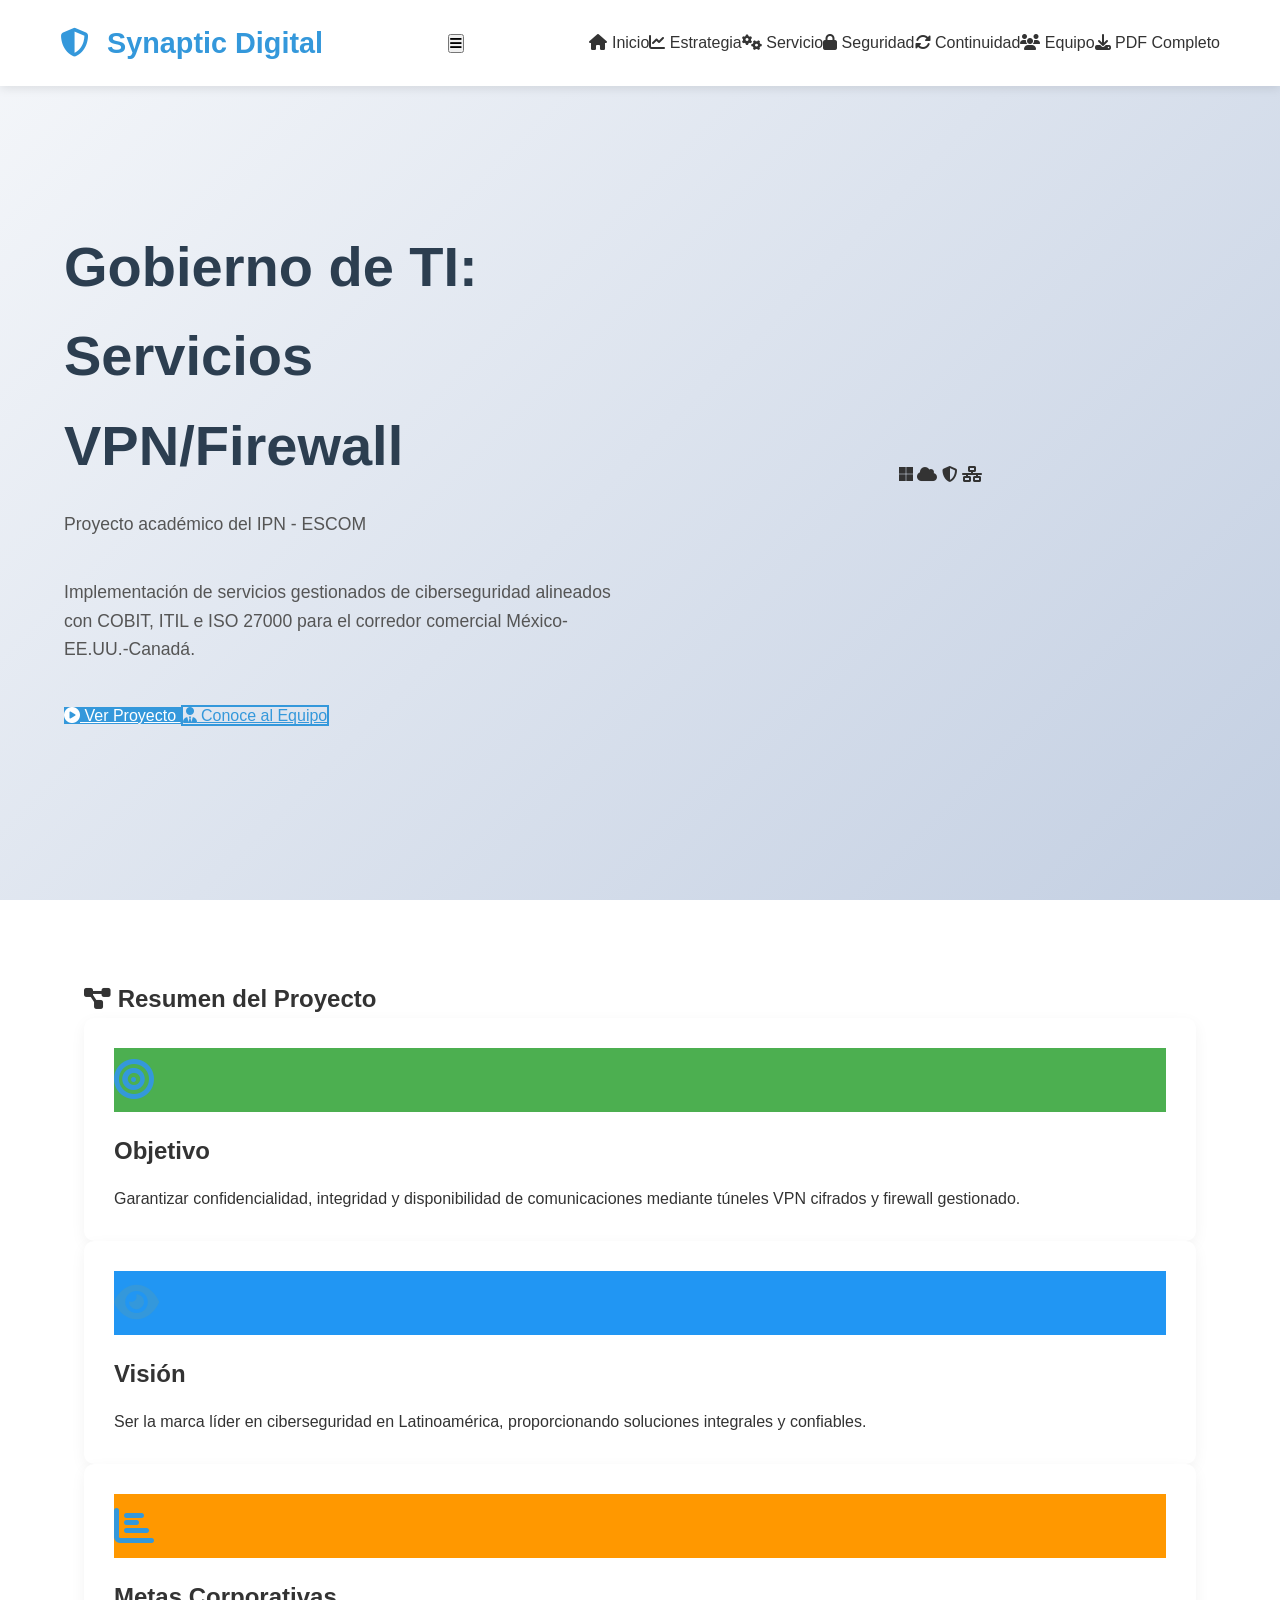
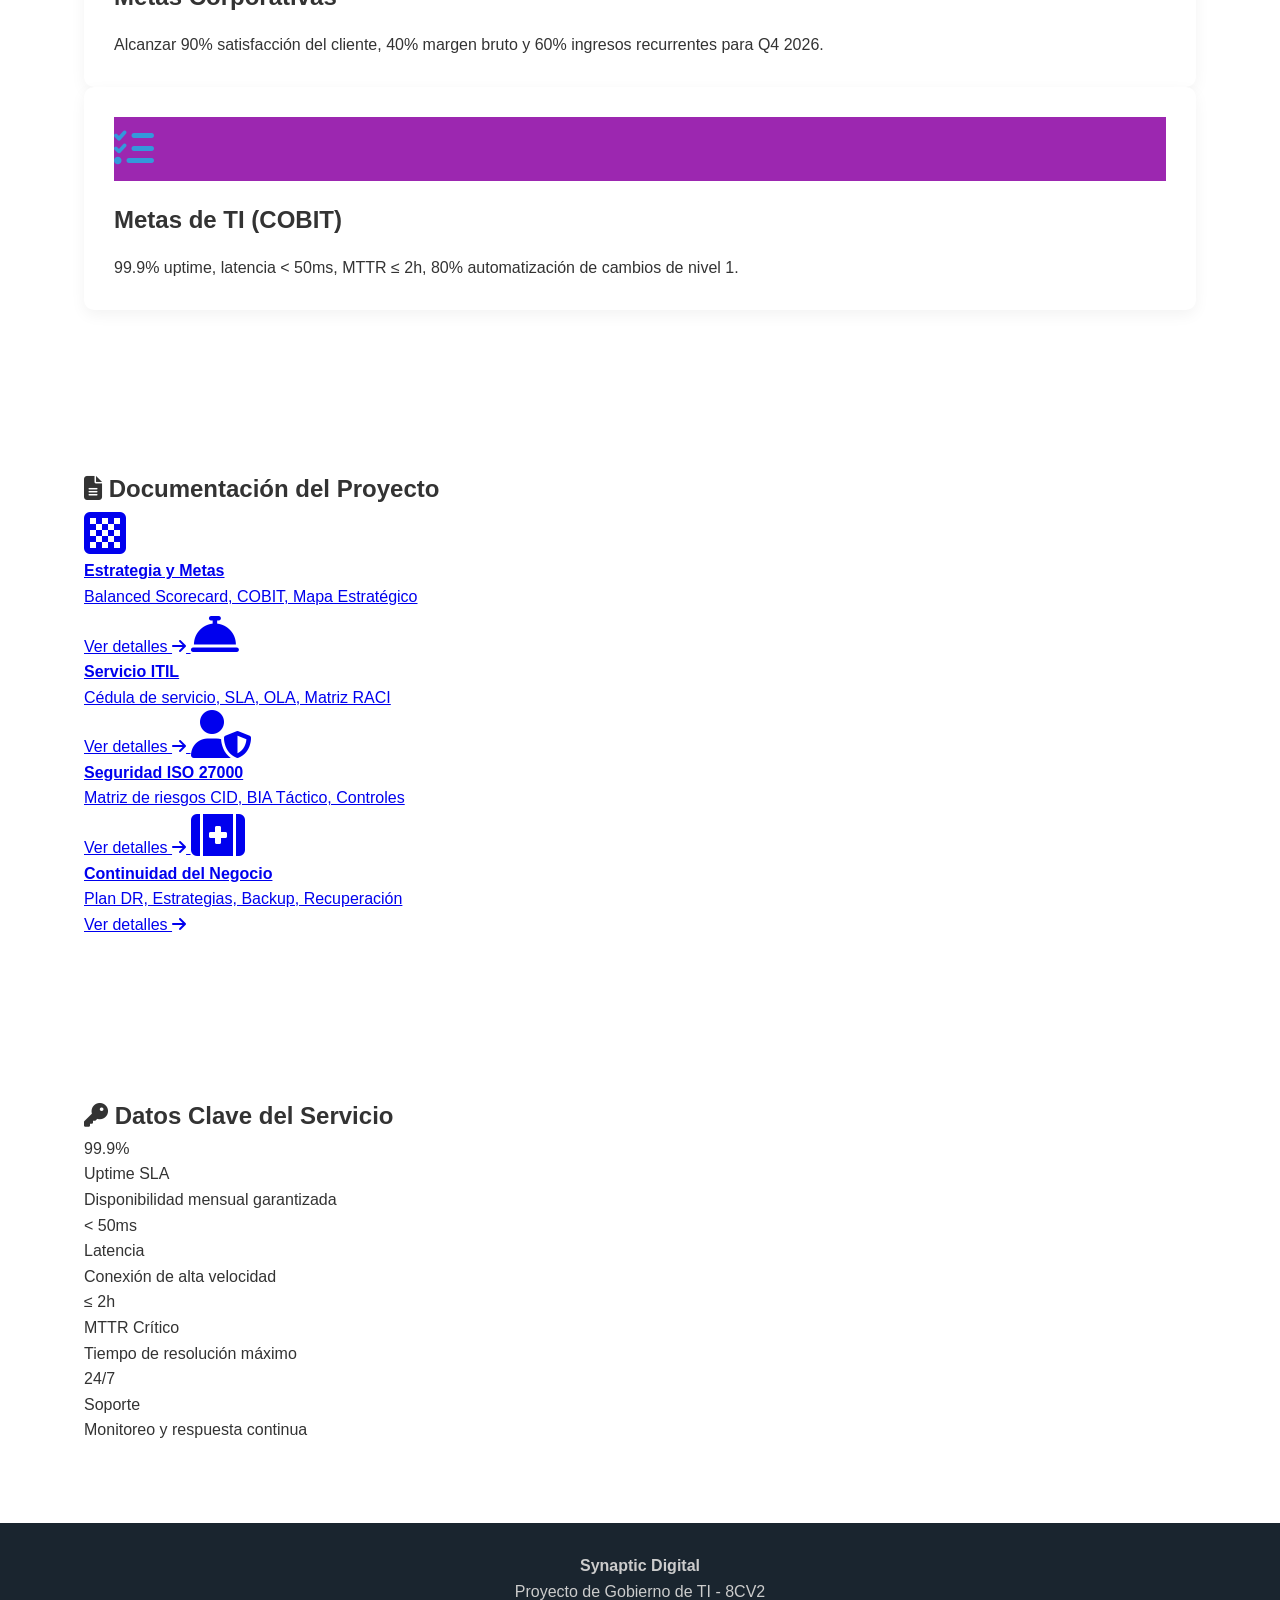
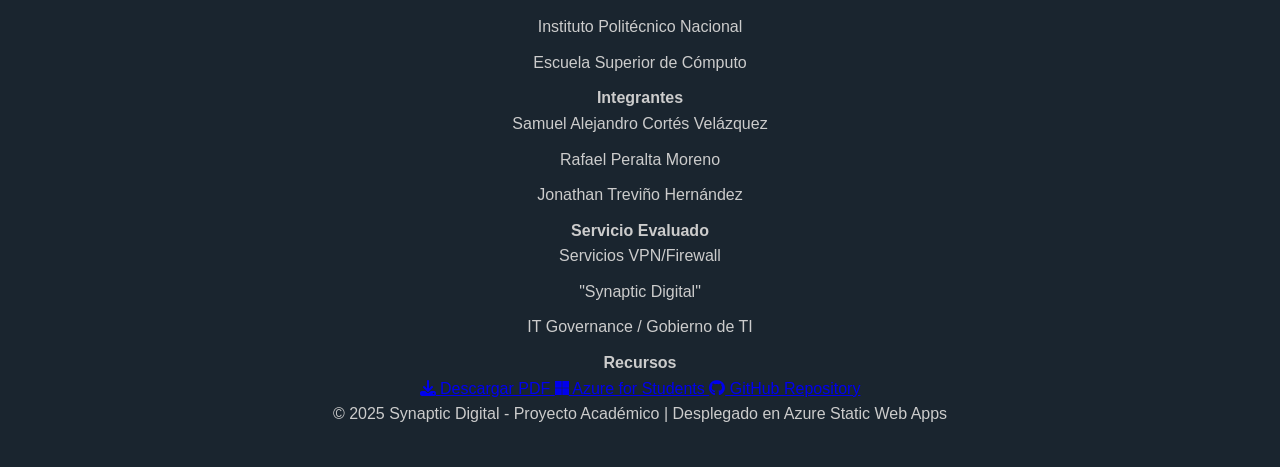
==== commit d065b541: "Update index.html" ====
--- a/index.html
+++ b/index.html
@@ -4,8 +4,8 @@
     <meta charset="UTF-8">
     <meta name="viewport" content="width=device-width, initial-scale=1.0">
     <title>Synaptic Digital - Gobierno de TI</title>
-    <link rel="stylesheet" href="css/style.css">
-    <link rel="stylesheet" href="css/responsive.css">
+    <link rel="stylesheet" href="style.css">
+    <link rel="stylesheet" href="responsive.css">
     <link rel="stylesheet" href="https://cdnjs.cloudflare.com/ajax/libs/font-awesome/6.4.0/css/all.min.css">
     <link href="https://fonts.googleapis.com/css2?family=Poppins:wght@300;400;500;600;700&family=Roboto:wght@300;400;500&display=swap" rel="stylesheet">
 </head>
@@ -225,4 +225,5 @@
 
     <script src="js/main.js"></script>
 </body>
-</html>+
+</html>
--- a/style.css
+++ b/style.css
@@ -0,0 +1,498 @@
+/* Reset y estilos generales */
+* {
+    margin: 0;
+    padding: 0;
+    box-sizing: border-box;
+}
+
+html {
+    scroll-behavior: smooth;
+}
+
+body {
+    font-family: 'Open Sans', sans-serif;
+    color: #333;
+    line-height: 1.6;
+    overflow-x: hidden;
+}
+
+h1, h2, h3, h4 {
+    font-family: 'Montserrat', sans-serif;
+    font-weight: 700;
+}
+
+.container {
+    width: 90%;
+    max-width: 1200px;
+    margin: 0 auto;
+    padding: 0 20px;
+}
+
+.section {
+    padding: 80px 0;
+}
+
+.bg-light {
+    background-color: #f8f9fa;
+}
+
+.bg-dark {
+    background-color: #2c3e50;
+    color: #fff;
+}
+
+.section-title {
+    font-size: 2.5rem;
+    text-align: center;
+    margin-bottom: 20px;
+}
+
+.section-description {
+    text-align: center;
+    font-size: 1.1rem;
+    margin-bottom: 50px;
+    color: #666;
+}
+
+.bg-dark .section-description {
+    color: #ccc;
+}
+
+/* Navegación */
+.navbar {
+    background-color: #fff;
+    box-shadow: 0 2px 10px rgba(0,0,0,0.1);
+    position: fixed;
+    width: 100%;
+    top: 0;
+    z-index: 1000;
+}
+
+.nav-container {
+    display: flex;
+    justify-content: space-between;
+    align-items: center;
+    padding: 20px;
+    max-width: 1200px;
+    margin: 0 auto;
+}
+
+.logo {
+    font-size: 1.8rem;
+    font-weight: 700;
+    color: #3498db;
+    text-decoration: none;
+}
+
+.logo i {
+    margin-right: 10px;
+}
+
+.nav-menu {
+    display: flex;
+    list-style: none;
+}
+
+.nav-menu li {
+    margin-left: 30px;
+}
+
+.nav-menu a {
+    text-decoration: none;
+    color: #333;
+    font-weight: 500;
+    transition: color 0.3s;
+}
+
+.nav-menu a:hover {
+    color: #3498db;
+}
+
+.hamburger {
+    display: none;
+    cursor: pointer;
+}
+
+.bar {
+    display: block;
+    width: 25px;
+    height: 3px;
+    margin: 5px auto;
+    background-color: #333;
+    transition: all 0.3s ease;
+}
+
+/* Hero */
+.hero {
+    display: flex;
+    align-items: center;
+    justify-content: space-between;
+    padding: 150px 5% 100px;
+    background: linear-gradient(135deg, #f5f7fa 0%, #c3cfe2 100%);
+    min-height: 100vh;
+}
+
+.hero-content {
+    flex: 1;
+    padding-right: 50px;
+}
+
+.hero h1 {
+    font-size: 3.5rem;
+    margin-bottom: 20px;
+    color: #2c3e50;
+}
+
+.subtitle {
+    font-size: 1.5rem;
+    color: #3498db;
+    margin-bottom: 30px;
+}
+
+.hero p {
+    font-size: 1.1rem;
+    margin-bottom: 40px;
+    color: #555;
+}
+
+.cta-buttons {
+    display: flex;
+    gap: 20px;
+}
+
+.btn {
+    padding: 15px 30px;
+    border-radius: 50px;
+    text-decoration: none;
+    font-weight: 600;
+    display: inline-block;
+    transition: all 0.3s;
+}
+
+.btn-primary {
+    background-color: #3498db;
+    color: white;
+}
+
+.btn-primary:hover {
+    background-color: #2980b9;
+}
+
+.btn-secondary {
+    background-color: transparent;
+    color: #3498db;
+    border: 2px solid #3498db;
+}
+
+.btn-secondary:hover {
+    background-color: #3498db;
+    color: white;
+}
+
+.hero-image {
+    flex: 1;
+    text-align: center;
+}
+
+.hero-image img {
+    max-width: 100%;
+    border-radius: 10px;
+    box-shadow: 0 10px 30px rgba(0,0,0,0.2);
+}
+
+/* Cards */
+.cards {
+    display: grid;
+    grid-template-columns: repeat(auto-fit, minmax(300px, 1fr));
+    gap: 30px;
+    margin-top: 50px;
+}
+
+.card {
+    background: white;
+    padding: 30px;
+    border-radius: 10px;
+    box-shadow: 0 5px 15px rgba(0,0,0,0.05);
+    transition: transform 0.3s, box-shadow 0.3s;
+}
+
+.card:hover {
+    transform: translateY(-10px);
+    box-shadow: 0 15px 30px rgba(0,0,0,0.1);
+}
+
+.card-icon {
+    font-size: 2.5rem;
+    color: #3498db;
+    margin-bottom: 20px;
+}
+
+.card h3 {
+    font-size: 1.5rem;
+    margin-bottom: 15px;
+}
+
+.card ul {
+    list-style-position: inside;
+    margin-top: 15px;
+}
+
+.card li {
+    margin-bottom: 8px;
+    color: #666;
+}
+
+/* Service Details */
+.service-details {
+    display: grid;
+    grid-template-columns: repeat(auto-fit, minmax(300px, 1fr));
+    gap: 30px;
+}
+
+.service-item {
+    background: white;
+    padding: 30px;
+    border-radius: 10px;
+    box-shadow: 0 5px 15px rgba(0,0,0,0.05);
+}
+
+.service-item h3 {
+    font-size: 1.3rem;
+    margin-bottom: 15px;
+    color: #2c3e50;
+}
+
+.service-item h3 i {
+    color: #3498db;
+    margin-right: 10px;
+}
+
+.service-item ul {
+    list-style: none;
+}
+
+.service-item li {
+    margin-bottom: 10px;
+    padding-left: 20px;
+    position: relative;
+}
+
+.service-item li:before {
+    content: "✓";
+    color: #3498db;
+    position: absolute;
+    left: 0;
+}
+
+/* Risk Matrix */
+.risk-matrix {
+    margin-top: 50px;
+}
+
+.risk-matrix table {
+    width: 100%;
+    border-collapse: collapse;
+    margin-top: 20px;
+}
+
+.risk-matrix th, .risk-matrix td {
+    border: 1px solid #ddd;
+    padding: 15px;
+    text-align: center;
+}
+
+.risk-matrix th {
+    background-color: #3498db;
+    color: white;
+}
+
+.risk-matrix .high {
+    background-color: #ff6b6b;
+    color: white;
+    font-weight: bold;
+}
+
+.risk-matrix .medium {
+    background-color: #ffd93d;
+    font-weight: bold;
+}
+
+/* BIA */
+.bia {
+    margin-top: 50px;
+}
+
+.bia-items {
+    display: grid;
+    grid-template-columns: repeat(auto-fit, minmax(250px, 1fr));
+    gap: 20px;
+    margin-top: 30px;
+}
+
+.bia-item {
+    background: white;
+    padding: 20px;
+    border-radius: 10px;
+    box-shadow: 0 5px 15px rgba(0,0,0,0.05);
+}
+
+.bia-item h4 {
+    color: #2c3e50;
+    margin-bottom: 10px;
+}
+
+/* Continuidad */
+.continuity-content {
+    display: grid;
+    grid-template-columns: repeat(auto-fit, minmax(300px, 1fr));
+    gap: 40px;
+}
+
+.scenario {
+    background: white;
+    padding: 20px;
+    border-radius: 10px;
+    margin-bottom: 20px;
+    box-shadow: 0 5px 15px rgba(0,0,0,0.05);
+}
+
+.scenario h4 {
+    color: #3498db;
+    margin-bottom: 10px;
+}
+
+.continuity-activation {
+    background: white;
+    padding: 30px;
+    border-radius: 10px;
+    box-shadow: 0 5px 15px rgba(0,0,0,0.05);
+}
+
+/* Equipo */
+.team-members {
+    display: grid;
+    grid-template-columns: repeat(auto-fit, minmax(250px, 1fr));
+    gap: 30px;
+    margin-top: 50px;
+}
+
+.member {
+    text-align: center;
+    padding: 30px;
+    background: white;
+    border-radius: 10px;
+    box-shadow: 0 5px 15px rgba(0,0,0,0.05);
+}
+
+.member-img {
+    font-size: 4rem;
+    color: #3498db;
+    margin-bottom: 20px;
+}
+
+.member h3 {
+    margin-bottom: 10px;
+    color: #2c3e50;
+}
+
+.member p {
+    color: #666;
+}
+
+/* Contacto */
+.contact-info {
+    text-align: center;
+    font-size: 1.2rem;
+}
+
+.contact-info i {
+    margin-right: 10px;
+    color: #3498db;
+}
+
+.contact-info p {
+    margin-bottom: 15px;
+}
+
+/* Footer */
+footer {
+    background-color: #1a252f;
+    color: #ccc;
+    text-align: center;
+    padding: 30px 0;
+}
+
+footer p {
+    margin-bottom: 10px;
+}
+
+/* Responsive */
+@media (max-width: 992px) {
+    .hero {
+        flex-direction: column;
+        text-align: center;
+        padding: 120px 5% 80px;
+    }
+
+    .hero-content {
+        padding-right: 0;
+        margin-bottom: 50px;
+    }
+
+    .hero h1 {
+        font-size: 2.8rem;
+    }
+
+    .subtitle {
+        font-size: 1.3rem;
+    }
+}
+
+@media (max-width: 768px) {
+    .hamburger {
+        display: block;
+    }
+
+    .nav-menu {
+        position: fixed;
+        left: -100%;
+        top: 70px;
+        flex-direction: column;
+        background-color: white;
+        width: 100%;
+        text-align: center;
+        transition: 0.3s;
+        box-shadow: 0 10px 27px rgba(0,0,0,0.05);
+        padding: 20px 0;
+    }
+
+    .nav-menu.active {
+        left: 0;
+    }
+
+    .nav-menu li {
+        margin: 15px 0;
+    }
+
+    .section-title {
+        font-size: 2rem;
+    }
+
+    .hero h1 {
+        font-size: 2.2rem;
+    }
+
+    .cta-buttons {
+        flex-direction: column;
+        align-items: center;
+    }
+
+    .btn {
+        width: 80%;
+    }
+
+    .risk-matrix table {
+        display: block;
+        overflow-x: auto;
+    }
+}
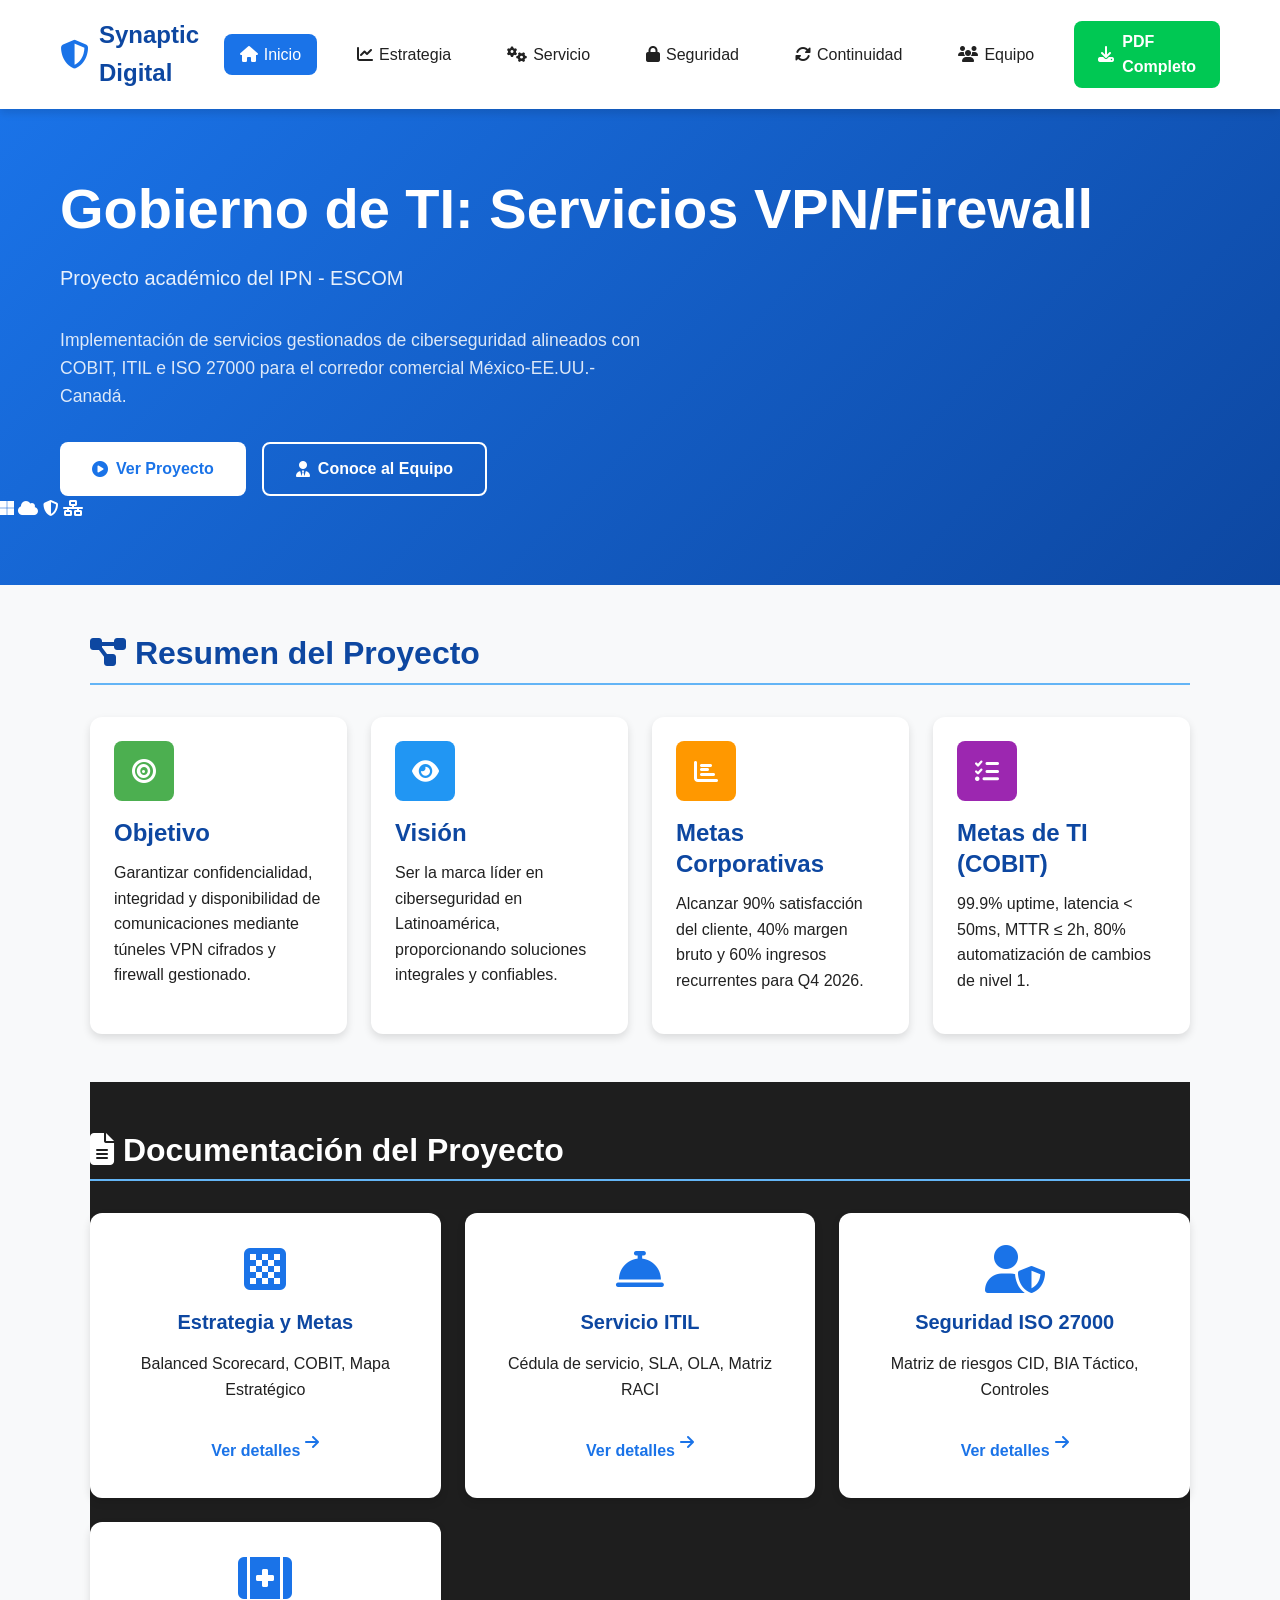
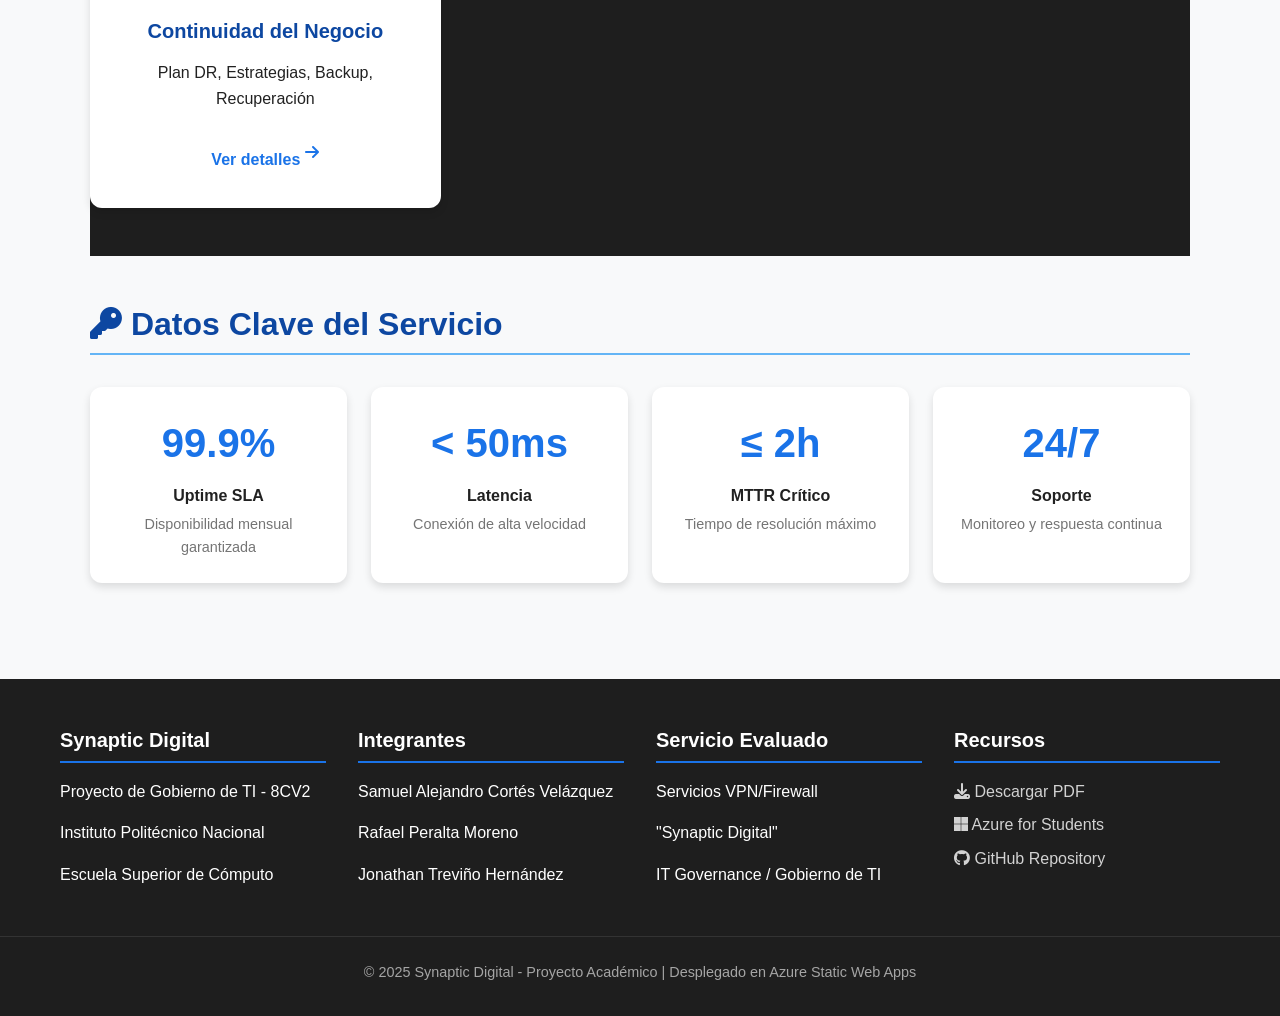
==== commit 041dbcd3: "Update index.html" ====
--- a/index.html
+++ b/index.html
@@ -41,7 +41,7 @@
                 <a href="equipo.html" class="nav-link">
                     <i class="fas fa-users"></i> Equipo
                 </a>
-                <a href="assets/proyecto-completo.pdf" class="btn-download" download>
+                <a href="proyecto-completo.pdf" class="btn-download" download>
                     <i class="fas fa-download"></i> PDF Completo
                 </a>
             </div>
@@ -206,7 +206,7 @@
             
             <div class="footer-section">
                 <h4>Recursos</h4>
-                <a href="assets/proyecto-completo.pdf" download>
+                <a href="proyecto-completo.pdf" download>
                     <i class="fas fa-download"></i> Descargar PDF
                 </a>
                 <a href="https://azure.microsoft.com" target="_blank">
@@ -227,3 +227,4 @@
 </body>
 
 </html>
+
--- a/style.css
+++ b/style.css
@@ -1,498 +1,646 @@
-/* Reset y estilos generales */
+/* ===== RESET Y CONFIGURACIÓN GLOBAL ===== */
 * {
     margin: 0;
     padding: 0;
     box-sizing: border-box;
 }
 
-html {
-    scroll-behavior: smooth;
+:root {
+    --primary-color: #1a73e8;
+    --primary-dark: #0d47a1;
+    --primary-light: #64b5f6;
+    --secondary-color: #00c853;
+    --secondary-dark: #00a046;
+    --accent-color: #ff4081;
+    --dark-bg: #121212;
+    --dark-surface: #1e1e1e;
+    --dark-border: #333333;
+    --light-bg: #f8f9fa;
+    --light-surface: #ffffff;
+    --light-border: #e0e0e0;
+    --text-dark: #212121;
+    --text-light: #757575;
+    --text-on-dark: #ffffff;
+    --success-color: #4CAF50;
+    --warning-color: #FF9800;
+    --danger-color: #f44336;
+    --info-color: #2196F3;
+    
+    /* Sombras */
+    --shadow-sm: 0 2px 4px rgba(0,0,0,0.1);
+    --shadow-md: 0 4px 8px rgba(0,0,0,0.12);
+    --shadow-lg: 0 8px 16px rgba(0,0,0,0.15);
+    --shadow-xl: 0 12px 24px rgba(0,0,0,0.2);
+    
+    /* Bordes redondeados */
+    --radius-sm: 4px;
+    --radius-md: 8px;
+    --radius-lg: 12px;
+    --radius-xl: 16px;
+    
+    /* Transiciones */
+    --transition-fast: 150ms ease;
+    --transition-normal: 300ms ease;
+    --transition-slow: 500ms ease;
 }
 
 body {
-    font-family: 'Open Sans', sans-serif;
-    color: #333;
+    font-family: 'Poppins', 'Segoe UI', Tahoma, Geneva, Verdana, sans-serif;
+    background-color: var(--light-bg);
+    color: var(--text-dark);
     line-height: 1.6;
-    overflow-x: hidden;
-}
-
-h1, h2, h3, h4 {
-    font-family: 'Montserrat', sans-serif;
-    font-weight: 700;
+    min-height: 100vh;
+    transition: background-color var(--transition-normal);
 }
 
 .container {
-    width: 90%;
     max-width: 1200px;
     margin: 0 auto;
     padding: 0 20px;
 }
 
-.section {
-    padding: 80px 0;
-}
-
-.bg-light {
-    background-color: #f8f9fa;
-}
-
-.bg-dark {
-    background-color: #2c3e50;
-    color: #fff;
-}
-
-.section-title {
+/* ===== TIPOGRAFÍA ===== */
+h1, h2, h3, h4, h5, h6 {
+    font-weight: 600;
+    line-height: 1.3;
+    margin-bottom: 1rem;
+    color: var(--primary-dark);
+}
+
+h1 {
     font-size: 2.5rem;
-    text-align: center;
-    margin-bottom: 20px;
-}
-
-.section-description {
-    text-align: center;
-    font-size: 1.1rem;
-    margin-bottom: 50px;
-    color: #666;
-}
-
-.bg-dark .section-description {
-    color: #ccc;
-}
-
-/* Navegación */
+    margin-bottom: 1.5rem;
+}
+
+h2 {
+    font-size: 2rem;
+    margin-bottom: 1.25rem;
+    border-bottom: 2px solid var(--primary-light);
+    padding-bottom: 0.5rem;
+}
+
+h3 {
+    font-size: 1.5rem;
+}
+
+h4 {
+    font-size: 1.25rem;
+}
+
+p {
+    margin-bottom: 1rem;
+}
+
+a {
+    color: var(--primary-color);
+    text-decoration: none;
+    transition: color var(--transition-fast);
+}
+
+a:hover {
+    color: var(--primary-dark);
+}
+
+/* ===== NAVBAR ===== */
 .navbar {
-    background-color: #fff;
-    box-shadow: 0 2px 10px rgba(0,0,0,0.1);
-    position: fixed;
-    width: 100%;
+    background-color: var(--light-surface);
+    box-shadow: var(--shadow-md);
+    position: sticky;
     top: 0;
     z-index: 1000;
+    padding: 1rem 0;
 }
 
 .nav-container {
-    display: flex;
-    justify-content: space-between;
-    align-items: center;
-    padding: 20px;
     max-width: 1200px;
     margin: 0 auto;
+    padding: 0 20px;
+    display: flex;
+    justify-content: space-between;
+    align-items: center;
 }
 
 .logo {
+    display: flex;
+    align-items: center;
+    gap: 10px;
+    font-size: 1.5rem;
+    font-weight: 700;
+    color: var(--primary-dark);
+}
+
+.logo i {
+    color: var(--primary-color);
     font-size: 1.8rem;
-    font-weight: 700;
-    color: #3498db;
+}
+
+.nav-menu {
+    display: flex;
+    gap: 1.5rem;
+    align-items: center;
+}
+
+.nav-link {
+    display: flex;
+    align-items: center;
+    gap: 6px;
+    padding: 0.5rem 1rem;
+    border-radius: var(--radius-md);
+    font-weight: 500;
+    color: var(--text-dark);
+}
+
+.nav-link:hover {
+    background-color: rgba(26, 115, 232, 0.1);
+    color: var(--primary-color);
+}
+
+.nav-link.active {
+    background-color: var(--primary-color);
+    color: white;
+}
+
+.btn-download {
+    display: flex;
+    align-items: center;
+    gap: 8px;
+    background-color: var(--secondary-color);
+    color: white;
+    padding: 0.5rem 1.5rem;
+    border-radius: var(--radius-md);
+    font-weight: 600;
+}
+
+.btn-download:hover {
+    background-color: var(--secondary-dark);
+    color: white;
+}
+
+.menu-toggle {
+    display: none;
+    background: none;
+    border: none;
+    font-size: 1.5rem;
+    color: var(--primary-color);
+    cursor: pointer;
+}
+
+/* ===== HERO SECTION ===== */
+.hero {
+    padding: 4rem 0;
+    background: linear-gradient(135deg, var(--primary-color) 0%, var(--primary-dark) 100%);
+    color: white;
+}
+
+.hero-content {
+    max-width: 1200px;
+    margin: 0 auto;
+    padding: 0 20px;
+}
+
+.hero h1 {
+    font-size: 3rem;
+    color: white;
+    margin-bottom: 1rem;
+}
+
+.subtitle {
+    font-size: 1.25rem;
+    color: rgba(255, 255, 255, 0.9);
+    margin-bottom: 2rem;
+}
+
+.description {
+    font-size: 1.1rem;
+    max-width: 600px;
+    margin-bottom: 2rem;
+    color: rgba(255, 255, 255, 0.85);
+}
+
+.hero-buttons {
+    display: flex;
+    gap: 1rem;
+    flex-wrap: wrap;
+}
+
+.btn-primary, .btn-secondary {
+    display: inline-flex;
+    align-items: center;
+    gap: 8px;
+    padding: 0.75rem 2rem;
+    border-radius: var(--radius-md);
+    font-weight: 600;
     text-decoration: none;
-}
-
-.logo i {
-    margin-right: 10px;
-}
-
-.nav-menu {
-    display: flex;
-    list-style: none;
-}
-
-.nav-menu li {
-    margin-left: 30px;
-}
-
-.nav-menu a {
-    text-decoration: none;
-    color: #333;
-    font-weight: 500;
-    transition: color 0.3s;
-}
-
-.nav-menu a:hover {
-    color: #3498db;
-}
-
-.hamburger {
-    display: none;
-    cursor: pointer;
-}
-
-.bar {
-    display: block;
-    width: 25px;
-    height: 3px;
-    margin: 5px auto;
-    background-color: #333;
-    transition: all 0.3s ease;
-}
-
-/* Hero */
-.hero {
-    display: flex;
-    align-items: center;
-    justify-content: space-between;
-    padding: 150px 5% 100px;
-    background: linear-gradient(135deg, #f5f7fa 0%, #c3cfe2 100%);
-    min-height: 100vh;
-}
-
-.hero-content {
-    flex: 1;
-    padding-right: 50px;
-}
-
-.hero h1 {
-    font-size: 3.5rem;
-    margin-bottom: 20px;
-    color: #2c3e50;
-}
-
-.subtitle {
-    font-size: 1.5rem;
-    color: #3498db;
-    margin-bottom: 30px;
-}
-
-.hero p {
-    font-size: 1.1rem;
-    margin-bottom: 40px;
-    color: #555;
-}
-
-.cta-buttons {
-    display: flex;
-    gap: 20px;
-}
-
-.btn {
-    padding: 15px 30px;
-    border-radius: 50px;
-    text-decoration: none;
-    font-weight: 600;
-    display: inline-block;
-    transition: all 0.3s;
+    transition: all var(--transition-fast);
 }
 
 .btn-primary {
-    background-color: #3498db;
-    color: white;
+    background-color: white;
+    color: var(--primary-color);
 }
 
 .btn-primary:hover {
-    background-color: #2980b9;
+    background-color: #f0f0f0;
+    transform: translateY(-2px);
+    box-shadow: var(--shadow-lg);
 }
 
 .btn-secondary {
     background-color: transparent;
-    color: #3498db;
-    border: 2px solid #3498db;
+    color: white;
+    border: 2px solid white;
 }
 
 .btn-secondary:hover {
-    background-color: #3498db;
-    color: white;
-}
-
-.hero-image {
-    flex: 1;
+    background-color: rgba(255, 255, 255, 0.1);
+    transform: translateY(-2px);
+}
+
+/* ===== SECTIONS ===== */
+.section {
+    padding: 3rem 0;
+}
+
+.section-dark {
+    background-color: var(--dark-surface);
+    color: var(--text-on-dark);
+}
+
+.section-dark h2 {
+    color: white;
+    border-color: var(--primary-light);
+}
+
+/* ===== CARDS ===== */
+.card-grid {
+    display: grid;
+    grid-template-columns: repeat(auto-fit, minmax(250px, 1fr));
+    gap: 1.5rem;
+    margin-top: 2rem;
+}
+
+.card {
+    background-color: var(--light-surface);
+    border-radius: var(--radius-lg);
+    padding: 1.5rem;
+    box-shadow: var(--shadow-md);
+    transition: transform var(--transition-normal), box-shadow var(--transition-normal);
+}
+
+.card:hover {
+    transform: translateY(-5px);
+    box-shadow: var(--shadow-xl);
+}
+
+.card-icon {
+    width: 60px;
+    height: 60px;
+    border-radius: var(--radius-md);
+    display: flex;
+    align-items: center;
+    justify-content: center;
+    margin-bottom: 1rem;
+    color: white;
+    font-size: 1.5rem;
+}
+
+.card h3 {
+    margin-bottom: 0.75rem;
+    color: var(--primary-dark);
+}
+
+/* ===== DOCUMENT CARDS ===== */
+.doc-grid {
+    display: grid;
+    grid-template-columns: repeat(auto-fit, minmax(280px, 1fr));
+    gap: 1.5rem;
+    margin-top: 2rem;
+}
+
+.doc-card {
+    background-color: var(--light-surface);
+    border-radius: var(--radius-lg);
+    padding: 2rem;
     text-align: center;
-}
-
-.hero-image img {
-    max-width: 100%;
-    border-radius: 10px;
-    box-shadow: 0 10px 30px rgba(0,0,0,0.2);
-}
-
-/* Cards */
-.cards {
+    box-shadow: var(--shadow-md);
+    transition: all var(--transition-normal);
+    color: var(--text-dark);
+}
+
+.doc-card:hover {
+    transform: translateY(-5px);
+    box-shadow: var(--shadow-xl);
+    background-color: var(--primary-color);
+    color: white;
+}
+
+.doc-card:hover h4 {
+    color: white;
+}
+
+.doc-card i {
+    margin-bottom: 1rem;
+    color: var(--primary-color);
+}
+
+.doc-card:hover i {
+    color: white;
+}
+
+.doc-link {
+    display: inline-flex;
+    align-items: center;
+    gap: 5px;
+    margin-top: 1rem;
+    color: var(--primary-color);
+    font-weight: 600;
+}
+
+.doc-card:hover .doc-link {
+    color: white;
+}
+
+/* ===== STATS ===== */
+.stats-grid {
     display: grid;
-    grid-template-columns: repeat(auto-fit, minmax(300px, 1fr));
-    gap: 30px;
-    margin-top: 50px;
-}
-
-.card {
-    background: white;
-    padding: 30px;
-    border-radius: 10px;
-    box-shadow: 0 5px 15px rgba(0,0,0,0.05);
-    transition: transform 0.3s, box-shadow 0.3s;
-}
-
-.card:hover {
-    transform: translateY(-10px);
-    box-shadow: 0 15px 30px rgba(0,0,0,0.1);
-}
-
-.card-icon {
+    grid-template-columns: repeat(auto-fit, minmax(200px, 1fr));
+    gap: 1.5rem;
+    margin-top: 2rem;
+}
+
+.stat-card {
+    background-color: var(--light-surface);
+    border-radius: var(--radius-lg);
+    padding: 1.5rem;
+    text-align: center;
+    box-shadow: var(--shadow-md);
+}
+
+.stat-number {
     font-size: 2.5rem;
-    color: #3498db;
-    margin-bottom: 20px;
-}
-
-.card h3 {
-    font-size: 1.5rem;
-    margin-bottom: 15px;
-}
-
-.card ul {
-    list-style-position: inside;
-    margin-top: 15px;
-}
-
-.card li {
-    margin-bottom: 8px;
-    color: #666;
-}
-
-/* Service Details */
-.service-details {
-    display: grid;
-    grid-template-columns: repeat(auto-fit, minmax(300px, 1fr));
-    gap: 30px;
-}
-
-.service-item {
-    background: white;
-    padding: 30px;
-    border-radius: 10px;
-    box-shadow: 0 5px 15px rgba(0,0,0,0.05);
-}
-
-.service-item h3 {
-    font-size: 1.3rem;
-    margin-bottom: 15px;
-    color: #2c3e50;
-}
-
-.service-item h3 i {
-    color: #3498db;
-    margin-right: 10px;
-}
-
-.service-item ul {
-    list-style: none;
-}
-
-.service-item li {
-    margin-bottom: 10px;
-    padding-left: 20px;
-    position: relative;
-}
-
-.service-item li:before {
-    content: "✓";
-    color: #3498db;
-    position: absolute;
-    left: 0;
-}
-
-/* Risk Matrix */
-.risk-matrix {
-    margin-top: 50px;
-}
-
-.risk-matrix table {
+    font-weight: 700;
+    color: var(--primary-color);
+    margin-bottom: 0.5rem;
+}
+
+.stat-label {
+    font-weight: 600;
+    margin-bottom: 0.25rem;
+}
+
+.stat-desc {
+    color: var(--text-light);
+    font-size: 0.9rem;
+}
+
+/* ===== TABLAS ===== */
+.table-container {
+    overflow-x: auto;
+    margin-top: 1.5rem;
+    border-radius: var(--radius-md);
+    box-shadow: var(--shadow-sm);
+}
+
+.data-table, .raci-table, .risk-table {
     width: 100%;
     border-collapse: collapse;
-    margin-top: 20px;
-}
-
-.risk-matrix th, .risk-matrix td {
-    border: 1px solid #ddd;
-    padding: 15px;
+    background-color: var(--light-surface);
+}
+
+.data-table th, .data-table td,
+.raci-table th, .raci-table td,
+.risk-table th, .risk-table td {
+    padding: 1rem;
+    text-align: left;
+    border-bottom: 1px solid var(--light-border);
+}
+
+.data-table th, .raci-table th, .risk-table th {
+    background-color: var(--primary-color);
+    color: white;
+    font-weight: 600;
+}
+
+.data-table tr:hover, .raci-table tr:hover, .risk-table tr:hover {
+    background-color: rgba(26, 115, 232, 0.05);
+}
+
+/* ===== RACI TABLE ===== */
+.raci-r, .raci-a, .raci-c, .raci-i {
     text-align: center;
-}
-
-.risk-matrix th {
-    background-color: #3498db;
-    color: white;
-}
-
-.risk-matrix .high {
-    background-color: #ff6b6b;
-    color: white;
     font-weight: bold;
-}
-
-.risk-matrix .medium {
-    background-color: #ffd93d;
+    border-radius: var(--radius-sm);
+    padding: 0.25rem 0.5rem;
+    display: inline-block;
+}
+
+.raci-r { background-color: #4CAF50; color: white; }
+.raci-a { background-color: #2196F3; color: white; }
+.raci-c { background-color: #FF9800; color: white; }
+.raci-i { background-color: #757575; color: white; }
+
+.raci-legend {
+    display: flex;
+    justify-content: center;
+    gap: 1.5rem;
+    margin-top: 1.5rem;
+    flex-wrap: wrap;
+}
+
+.raci-badge {
+    display: inline-block;
+    width: 24px;
+    height: 24px;
+    border-radius: var(--radius-sm);
+    text-align: center;
+    line-height: 24px;
     font-weight: bold;
-}
-
-/* BIA */
-.bia {
-    margin-top: 50px;
-}
-
-.bia-items {
+    margin-right: 0.5rem;
+}
+
+.r { background-color: #4CAF50; color: white; }
+.a { background-color: #2196F3; color: white; }
+.c { background-color: #FF9800; color: white; }
+.i { background-color: #757575; color: white; }
+
+/* ===== RISK MATRIX ===== */
+.risk-high, .risk-medium, .risk-low {
+    display: inline-block;
+    padding: 0.25rem 0.75rem;
+    border-radius: var(--radius-sm);
+    font-weight: 600;
+    font-size: 0.9rem;
+}
+
+.risk-high { background-color: #f44336; color: white; }
+.risk-medium { background-color: #FF9800; color: white; }
+.risk-low { background-color: #4CAF50; color: white; }
+
+.risk-badge {
+    display: inline-block;
+    width: 60px;
+    padding: 0.25rem;
+    border-radius: var(--radius-sm);
+    text-align: center;
+    font-weight: 600;
+    margin-right: 0.5rem;
+}
+
+.risk-legend {
+    display: flex;
+    justify-content: center;
+    gap: 1.5rem;
+    margin-top: 1.5rem;
+    flex-wrap: wrap;
+}
+
+/* ===== BADGES Y TAGS ===== */
+.tag {
+    display: inline-block;
+    padding: 0.25rem 0.75rem;
+    border-radius: var(--radius-sm);
+    font-size: 0.85rem;
+    font-weight: 600;
+}
+
+.tag.financial { background-color: #4CAF50; color: white; }
+.tag.customer { background-color: #2196F3; color: white; }
+.tag.processes { background-color: #FF9800; color: white; }
+.tag.learning { background-color: #9C27B0; color: white; }
+
+.badge {
+    display: inline-block;
+    padding: 0.25rem 0.75rem;
+    border-radius: var(--radius-sm);
+    font-size: 0.85rem;
+    font-weight: 600;
+    margin-left: 0.5rem;
+}
+
+.badge.new { background-color: #4CAF50; color: white; }
+.badge.basic { background-color: #2196F3; color: white; }
+.badge.recommended { background-color: #FF9800; color: white; }
+.badge.mssp { background-color: #9C27B0; color: white; }
+
+/* ===== FORMULARIOS Y BOTONES ===== */
+.form-group {
+    margin-bottom: 1.5rem;
+}
+
+.form-label {
+    display: block;
+    margin-bottom: 0.5rem;
+    font-weight: 600;
+    color: var(--text-dark);
+}
+
+.form-input, .form-textarea, .form-select {
+    width: 100%;
+    padding: 0.75rem;
+    border: 1px solid var(--light-border);
+    border-radius: var(--radius-md);
+    font-family: inherit;
+    font-size: 1rem;
+    transition: border-color var(--transition-fast);
+}
+
+.form-input:focus, .form-textarea:focus, .form-select:focus {
+    outline: none;
+    border-color: var(--primary-color);
+    box-shadow: 0 0 0 3px rgba(26, 115, 232, 0.2);
+}
+
+/* ===== FOOTER ===== */
+.footer {
+    background-color: var(--dark-surface);
+    color: var(--text-on-dark);
+    padding: 3rem 0 1rem;
+    margin-top: 3rem;
+}
+
+.footer-content {
+    max-width: 1200px;
+    margin: 0 auto;
+    padding: 0 20px;
     display: grid;
     grid-template-columns: repeat(auto-fit, minmax(250px, 1fr));
-    gap: 20px;
-    margin-top: 30px;
-}
-
-.bia-item {
-    background: white;
-    padding: 20px;
-    border-radius: 10px;
-    box-shadow: 0 5px 15px rgba(0,0,0,0.05);
-}
-
-.bia-item h4 {
-    color: #2c3e50;
-    margin-bottom: 10px;
-}
-
-/* Continuidad */
-.continuity-content {
-    display: grid;
-    grid-template-columns: repeat(auto-fit, minmax(300px, 1fr));
-    gap: 40px;
-}
-
-.scenario {
-    background: white;
-    padding: 20px;
-    border-radius: 10px;
-    margin-bottom: 20px;
-    box-shadow: 0 5px 15px rgba(0,0,0,0.05);
-}
-
-.scenario h4 {
-    color: #3498db;
-    margin-bottom: 10px;
-}
-
-.continuity-activation {
-    background: white;
-    padding: 30px;
-    border-radius: 10px;
-    box-shadow: 0 5px 15px rgba(0,0,0,0.05);
-}
-
-/* Equipo */
-.team-members {
-    display: grid;
-    grid-template-columns: repeat(auto-fit, minmax(250px, 1fr));
-    gap: 30px;
-    margin-top: 50px;
-}
-
-.member {
+    gap: 2rem;
+}
+
+.footer-section h4 {
+    color: white;
+    margin-bottom: 1rem;
+    border-bottom: 2px solid var(--primary-color);
+    padding-bottom: 0.5rem;
+}
+
+.footer-section a {
+    display: block;
+    color: rgba(255, 255, 255, 0.8);
+    margin-bottom: 0.5rem;
+    transition: color var(--transition-fast);
+}
+
+.footer-section a:hover {
+    color: white;
+}
+
+.footer-bottom {
     text-align: center;
-    padding: 30px;
-    background: white;
-    border-radius: 10px;
-    box-shadow: 0 5px 15px rgba(0,0,0,0.05);
-}
-
-.member-img {
-    font-size: 4rem;
-    color: #3498db;
-    margin-bottom: 20px;
-}
-
-.member h3 {
-    margin-bottom: 10px;
-    color: #2c3e50;
-}
-
-.member p {
-    color: #666;
-}
-
-/* Contacto */
-.contact-info {
-    text-align: center;
-    font-size: 1.2rem;
-}
-
-.contact-info i {
-    margin-right: 10px;
-    color: #3498db;
-}
-
-.contact-info p {
-    margin-bottom: 15px;
-}
-
-/* Footer */
-footer {
-    background-color: #1a252f;
-    color: #ccc;
-    text-align: center;
-    padding: 30px 0;
-}
-
-footer p {
-    margin-bottom: 10px;
-}
-
-/* Responsive */
-@media (max-width: 992px) {
-    .hero {
-        flex-direction: column;
-        text-align: center;
-        padding: 120px 5% 80px;
-    }
-
-    .hero-content {
-        padding-right: 0;
-        margin-bottom: 50px;
-    }
-
-    .hero h1 {
-        font-size: 2.8rem;
-    }
-
-    .subtitle {
-        font-size: 1.3rem;
-    }
-}
-
-@media (max-width: 768px) {
-    .hamburger {
-        display: block;
-    }
-
-    .nav-menu {
-        position: fixed;
-        left: -100%;
-        top: 70px;
-        flex-direction: column;
-        background-color: white;
-        width: 100%;
-        text-align: center;
-        transition: 0.3s;
-        box-shadow: 0 10px 27px rgba(0,0,0,0.05);
-        padding: 20px 0;
-    }
-
-    .nav-menu.active {
-        left: 0;
-    }
-
-    .nav-menu li {
-        margin: 15px 0;
-    }
-
-    .section-title {
-        font-size: 2rem;
-    }
-
-    .hero h1 {
-        font-size: 2.2rem;
-    }
-
-    .cta-buttons {
-        flex-direction: column;
-        align-items: center;
-    }
-
-    .btn {
-        width: 80%;
-    }
-
-    .risk-matrix table {
-        display: block;
-        overflow-x: auto;
-    }
-}+    margin-top: 2rem;
+    padding-top: 1.5rem;
+    border-top: 1px solid var(--dark-border);
+    color: rgba(255, 255, 255, 0.6);
+    font-size: 0.9rem;
+}
+
+/* ===== UTILITIES ===== */
+.text-center { text-align: center; }
+.text-right { text-align: right; }
+.text-left { text-align: left; }
+
+.mt-1 { margin-top: 0.5rem; }
+.mt-2 { margin-top: 1rem; }
+.mt-3 { margin-top: 1.5rem; }
+.mt-4 { margin-top: 2rem; }
+
+.mb-1 { margin-bottom: 0.5rem; }
+.mb-2 { margin-bottom: 1rem; }
+.mb-3 { margin-bottom: 1.5rem; }
+.mb-4 { margin-bottom: 2rem; }
+
+.p-1 { padding: 0.5rem; }
+.p-2 { padding: 1rem; }
+.p-3 { padding: 1.5rem; }
+.p-4 { padding: 2rem; }
+
+.hidden { display: none; }
+.visible { display: block; }
+
+/* ===== ANIMACIONES ===== */
+@keyframes fadeIn {
+    from { opacity: 0; transform: translateY(20px); }
+    to { opacity: 1; transform: translateY(0); }
+}
+
+.fade-in {
+    animation: fadeIn 0.5s ease forwards;
+}
+
+/* ===== MODOS ===== */
+.dark-mode {
+    background-color: var(--dark-bg);
+    color: var(--text-on-dark);
+}
+
+.dark-mode .card {
+    background-color: var(--dark-surface);
+    color: var(--text-on-dark);
+}
+
+.dark-mode h1, .dark-mode h2, .dark-mode h3, .dark-mode h4 {
+    color: white;
+}
+
+/* ===== RESPONSIVE DESIGN ===== */
+/* (Se manejará en responsive.css) */
--- a/responsive.css
+++ b/responsive.css
@@ -0,0 +1,319 @@
+/* ===== RESPONSIVE DESIGN ===== */
+
+/* Pantallas grandes (desktop) */
+@media (min-width: 1200px) {
+    .container {
+        max-width: 1140px;
+    }
+    
+    .hero h1 {
+        font-size: 3.5rem;
+    }
+}
+
+/* Tablets y laptops pequeñas */
+@media (max-width: 992px) {
+    h1 {
+        font-size: 2.25rem;
+    }
+    
+    h2 {
+        font-size: 1.75rem;
+    }
+    
+    .hero h1 {
+        font-size: 2.75rem;
+    }
+    
+    .card-grid {
+        grid-template-columns: repeat(auto-fit, minmax(220px, 1fr));
+    }
+    
+    .stats-grid {
+        grid-template-columns: repeat(2, 1fr);
+    }
+}
+
+/* Tablets */
+@media (max-width: 768px) {
+    .menu-toggle {
+        display: block;
+    }
+    
+    .nav-menu {
+        position: fixed;
+        top: 70px;
+        right: -100%;
+        flex-direction: column;
+        background-color: var(--light-surface);
+        width: 80%;
+        max-width: 300px;
+        height: calc(100vh - 70px);
+        padding: 2rem;
+        box-shadow: var(--shadow-lg);
+        transition: right var(--transition-normal);
+        z-index: 999;
+    }
+    
+    .nav-menu.active {
+        right: 0;
+    }
+    
+    .nav-link {
+        width: 100%;
+        justify-content: flex-start;
+    }
+    
+    .hero h1 {
+        font-size: 2.25rem;
+    }
+    
+    .subtitle {
+        font-size: 1.1rem;
+    }
+    
+    .hero-buttons {
+        flex-direction: column;
+        align-items: flex-start;
+    }
+    
+    .btn-primary, .btn-secondary {
+        width: 100%;
+        justify-content: center;
+    }
+    
+    .card-grid {
+        grid-template-columns: 1fr;
+    }
+    
+    .doc-grid {
+        grid-template-columns: 1fr;
+    }
+    
+    .stats-grid {
+        grid-template-columns: 1fr;
+    }
+    
+    .footer-content {
+        grid-template-columns: 1fr;
+        gap: 2rem;
+    }
+    
+    /* Específicos para páginas */
+    .bsc-container, .variant-grid, .contact-grid, .cid-container, .critical-infra, .scenario-container {
+        grid-template-columns: 1fr;
+    }
+    
+    .raci-legend, .risk-legend {
+        flex-direction: column;
+        align-items: flex-start;
+        gap: 0.5rem;
+    }
+    
+    .table-container {
+        font-size: 0.9rem;
+    }
+}
+
+/* Móviles grandes */
+@media (max-width: 576px) {
+    .container {
+        padding: 0 15px;
+    }
+    
+    h1 {
+        font-size: 1.75rem;
+    }
+    
+    h2 {
+        font-size: 1.5rem;
+    }
+    
+    h3 {
+        font-size: 1.25rem;
+    }
+    
+    .hero {
+        padding: 2rem 0;
+    }
+    
+    .hero h1 {
+        font-size: 1.75rem;
+    }
+    
+    .subtitle {
+        font-size: 1rem;
+    }
+    
+    .section {
+        padding: 2rem 0;
+    }
+    
+    .card, .doc-card, .stat-card {
+        padding: 1rem;
+    }
+    
+    .btn-primary, .btn-secondary {
+        padding: 0.75rem 1rem;
+    }
+    
+    /* Tablas en móviles */
+    .table-container {
+        font-size: 0.8rem;
+    }
+    
+    .data-table th, .data-table td,
+    .raci-table th, .raci-table td,
+    .risk-table th, .risk-table td {
+        padding: 0.5rem;
+    }
+    
+    /* Formularios en móviles */
+    .form-input, .form-textarea, .form-select {
+        padding: 0.5rem;
+    }
+}
+
+/* Móviles pequeños */
+@media (max-width: 400px) {
+    .logo span {
+        font-size: 1.25rem;
+    }
+    
+    .hero h1 {
+        font-size: 1.5rem;
+    }
+    
+    .stat-number {
+        font-size: 2rem;
+    }
+    
+    .btn-download {
+        padding: 0.5rem 1rem;
+        font-size: 0.9rem;
+    }
+    
+    /* Grids muy pequeños */
+    .variant-grid .variant-card,
+    .contact-grid .contact-card,
+    .critical-infra .critical-card {
+        padding: 1rem;
+    }
+}
+
+/* ===== UTILIDADES RESPONSIVAS ===== */
+@media (max-width: 768px) {
+    .hide-on-mobile {
+        display: none !important;
+    }
+}
+
+@media (min-width: 769px) {
+    .hide-on-desktop {
+        display: none !important;
+    }
+}
+
+/* ===== ORIENTACIÓN ===== */
+@media (orientation: landscape) and (max-height: 500px) {
+    .hero {
+        padding: 1.5rem 0;
+    }
+    
+    .hero h1 {
+        font-size: 2rem;
+    }
+    
+    .nav-menu {
+        height: calc(100vh - 60px);
+        overflow-y: auto;
+    }
+}
+
+/* ===== IMPRESIÓN ===== */
+@media print {
+    .navbar, .footer, .btn-download, .hero-buttons, .menu-toggle {
+        display: none !important;
+    }
+    
+    body {
+        background-color: white;
+        color: black;
+        font-size: 12pt;
+    }
+    
+    .container {
+        max-width: 100%;
+        padding: 0;
+    }
+    
+    a {
+        color: black;
+        text-decoration: underline;
+    }
+    
+    .card, .doc-card, .stat-card {
+        box-shadow: none;
+        border: 1px solid #ccc;
+        page-break-inside: avoid;
+    }
+    
+    .section {
+        padding: 1rem 0;
+    }
+    
+    h1, h2, h3, h4 {
+        color: black;
+    }
+}
+
+/* ===== ACCESIBILIDAD ===== */
+@media (prefers-reduced-motion: reduce) {
+    * {
+        animation-duration: 0.01ms !important;
+        animation-iteration-count: 1 !important;
+        transition-duration: 0.01ms !important;
+    }
+}
+
+/* ===== DARK MODE PREFERENCIA DEL SISTEMA ===== */
+@media (prefers-color-scheme: dark) {
+    :root:not(.light-mode) {
+        --light-bg: var(--dark-bg);
+        --light-surface: var(--dark-surface);
+        --light-border: var(--dark-border);
+        --text-dark: var(--text-on-dark);
+        --text-light: rgba(255, 255, 255, 0.7);
+    }
+    
+    :root:not(.light-mode) body {
+        background-color: var(--dark-bg);
+        color: var(--text-on-dark);
+    }
+    
+    :root:not(.light-mode) .card {
+        background-color: var(--dark-surface);
+        color: var(--text-on-dark);
+    }
+    
+    :root:not(.light-mode) h1,
+    :root:not(.light-mode) h2,
+    :root:not(.light-mode) h3,
+    :root:not(.light-mode) h4 {
+        color: white;
+    }
+}
+
+/* ===== HIGH CONTRAST ===== */
+@media (prefers-contrast: high) {
+    :root {
+        --primary-color: #0000ff;
+        --primary-dark: #000080;
+        --secondary-color: #008000;
+        --accent-color: #ff0000;
+    }
+    
+    .card, .doc-card, .stat-card {
+        border: 2px solid black;
+    }
+}
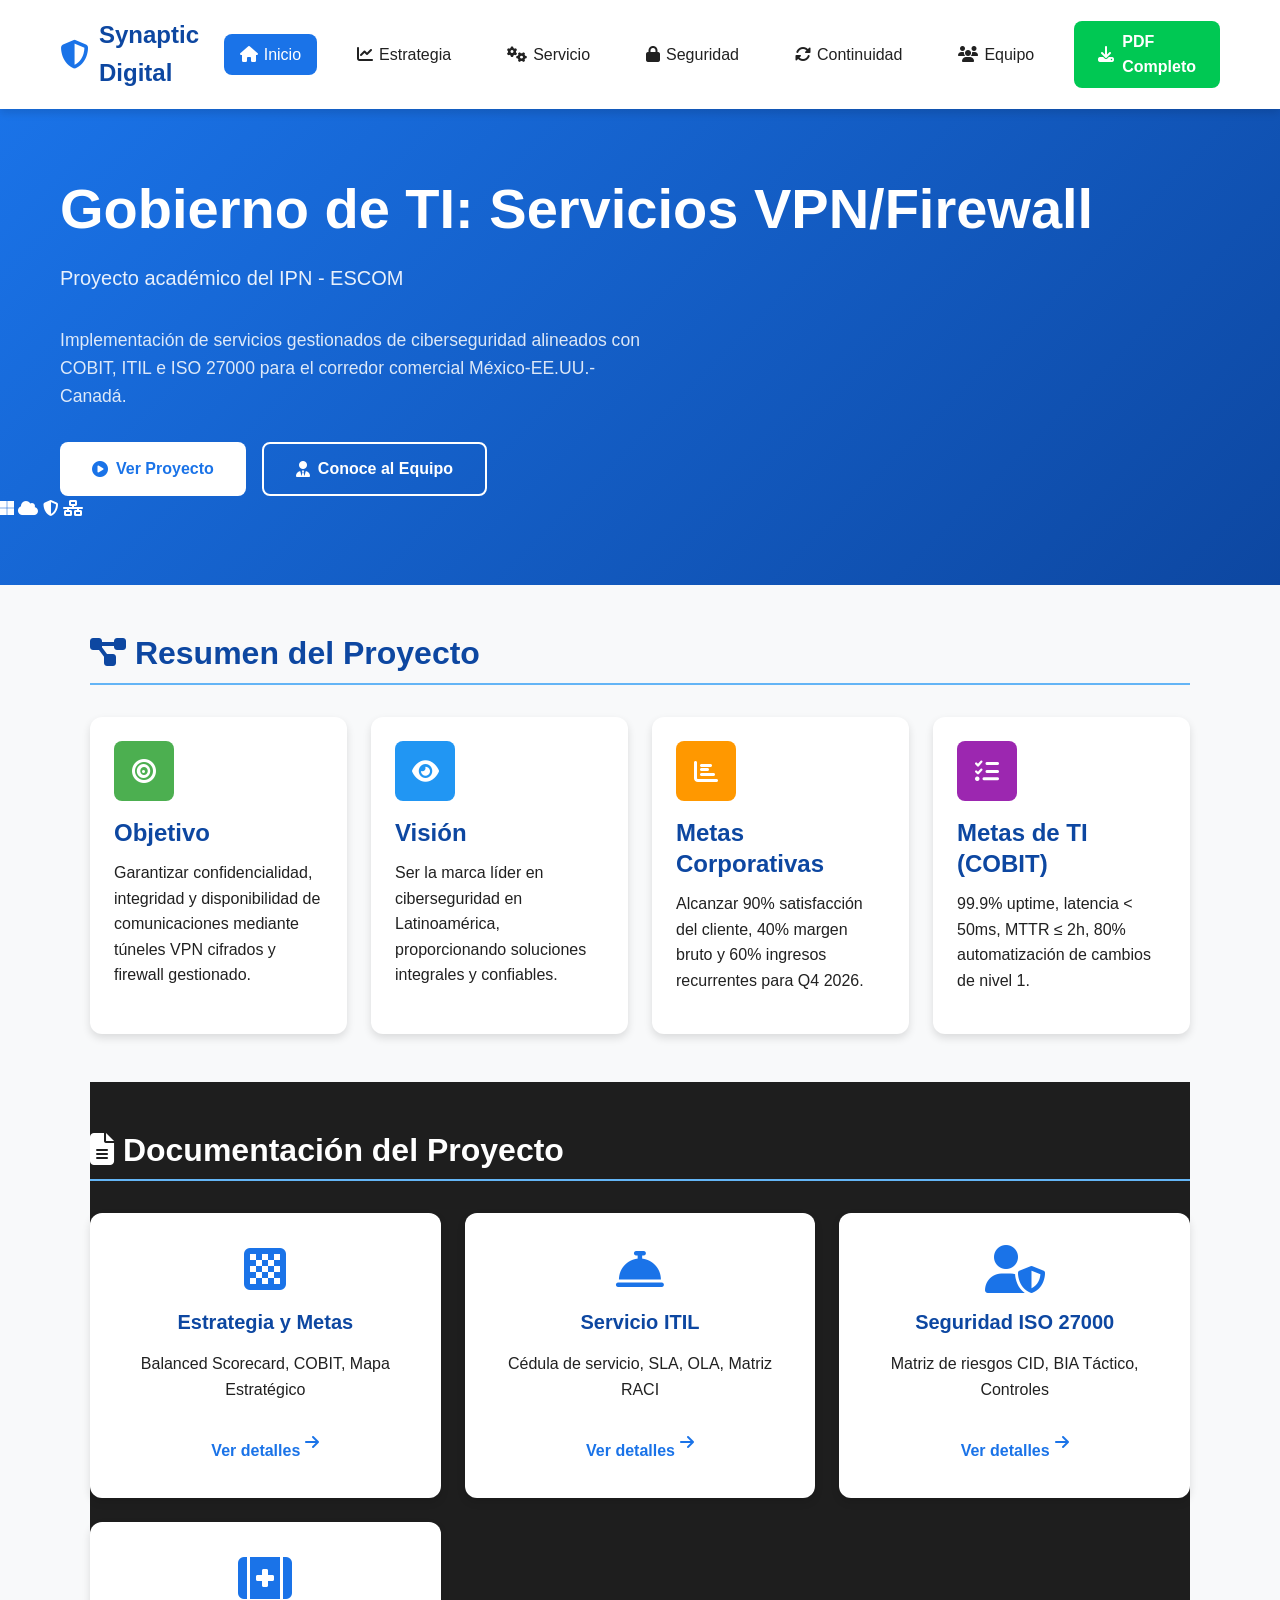
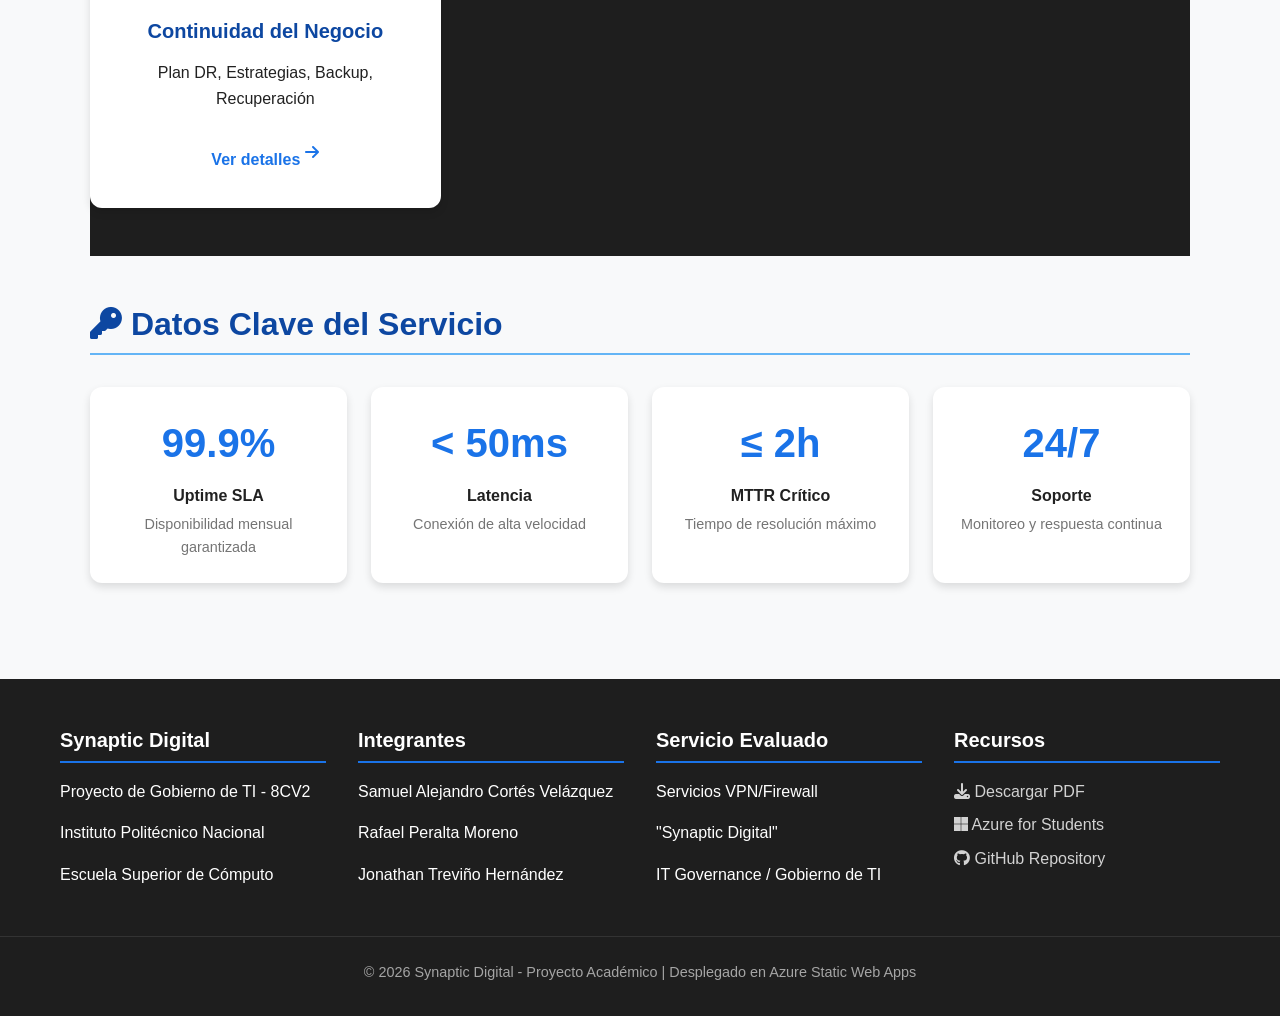
==== commit 1870b955: "Update index.html" ====
--- a/index.html
+++ b/index.html
@@ -219,7 +219,7 @@
         </div>
         
         <div class="footer-bottom">
-            <p>© 2025 Synaptic Digital - Proyecto Académico | Desplegado en Azure Static Web Apps</p>
+            <p>© 2026 Synaptic Digital - Proyecto Académico | Desplegado en Azure Static Web Apps</p>
         </div>
     </footer>
 
@@ -228,3 +228,4 @@
 
 </html>
 
+
